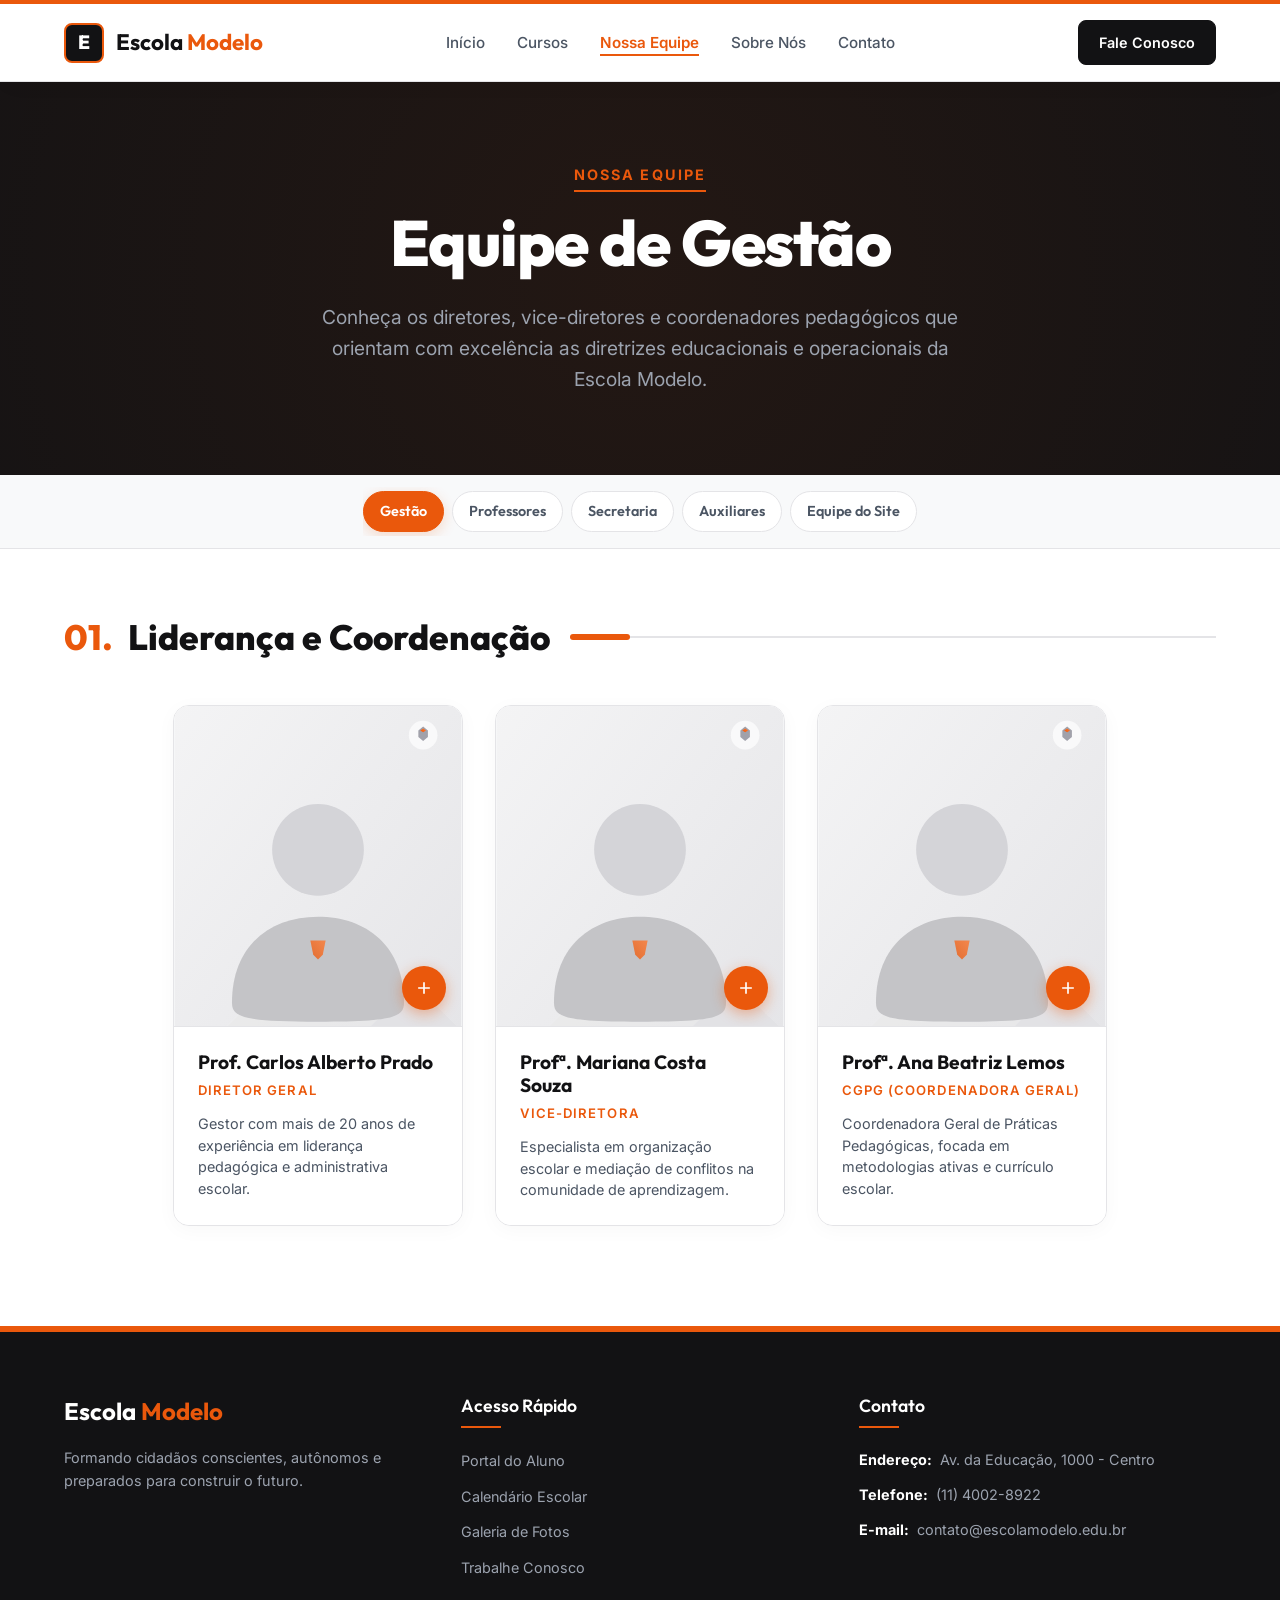
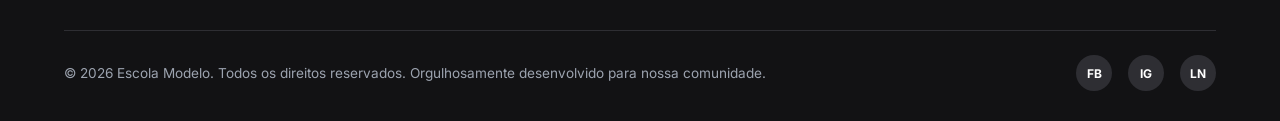
==== equipe-gestao.html @ 24512c91 "first commit" ====
﻿<!DOCTYPE html>
<html lang="pt-BR">
<head>
  <meta charset="UTF-8">
  <meta name="viewport" content="width=device-width, initial-scale=1.0">
  <title>Equipe de Gestão | Escola Modelo</title>
  
  <!-- SEO Meta Tags -->
  <meta name="description" content="Conheça a equipe diretiva e coordenação da Escola Modelo. Profissionais qualificados e dedicados a oferecer um ensino de excelência.">
  <meta name="keywords" content="diretoria, gestao escolar, equipe diretiva, coordenação pedagógica, escola modelo">
  <meta name="author" content="Escola Modelo">

  <!-- Google Fonts -->
  <link rel="preconnect" href="https://fonts.googleapis.com">
  <link rel="preconnect" href="https://fonts.gstatic.com" crossorigin>
  <link href="https://fonts.googleapis.com/css2?family=Inter:wght@400;500;600;700&family=Outfit:wght@400;600;700;800&display=swap" rel="stylesheet">

  <!-- Folha de Estilos CSS -->
  <link rel="stylesheet" href="style.css">
</head>
<body>

  <!-- Header / Navbar Principal -->
  <header>
    <nav class="navbar" id="main-nav" aria-label="Navegação principal">
      <a href="index.html" class="nav-brand" id="brand-link">
        <div class="brand-logo" aria-hidden="true">E</div>
        <span class="brand-text">Escola <span>Modelo</span></span>
      </a>
      
      <ul class="nav-links" id="nav-menu">
        <li><a href="index.html" id="link-home">Início</a></li>
        <li><a href="#" id="link-cursos">Cursos</a></li>
        <li><a href="equipe-gestao.html" class="active" id="link-equipe">Nossa Equipe</a></li>
        <li><a href="#" id="link-sobre">Sobre Nós</a></li>
        <li><a href="#" id="link-contato">Contato</a></li>
      </ul>

      <a href="#contato" class="nav-cta" id="cta-fale-conosco">Fale Conosco</a>

      <!-- Botão Hambúrguer (Mobile/Tablet) -->
      <button class="hamburger-btn" id="hamburger-btn" aria-label="Abrir menu de navegação" aria-expanded="false" aria-controls="mobile-menu">
        <span></span>
        <span></span>
        <span></span>
      </button>
    </nav>
  </header>

  <!-- Menu Mobile Overlay -->
  <div class="mobile-menu" id="mobile-menu" role="dialog" aria-modal="true" aria-label="Menu de navegação">
    <ul class="mobile-menu-links">
      <li><a href="index.html" id="mob-link-home">Início</a></li>
      <li><a href="#" id="mob-link-cursos">Cursos</a></li>
      <li><a href="equipe-gestao.html" class="active" id="mob-link-equipe">Nossa Equipe</a></li>
      <li><a href="#" id="mob-link-sobre">Sobre Nós</a></li>
      <li><a href="#contato" id="mob-link-contato">Contato</a></li>
    </ul>
    <a href="#contato" class="mobile-menu-cta" id="mob-cta">Fale Conosco</a>
  </div>

  <!-- Hero Section -->
  <section class="hero" id="hero-equipe" aria-labelledby="hero-title-id">
    <div class="hero-content">
      <span class="hero-subtitle" id="hero-sub">Nossa Equipe</span>
      <h1 class="hero-title" id="hero-title-id">Equipe de Gestão</h1>
      <p class="hero-description" id="hero-desc">
        Conheça os diretores, vice-diretores e coordenadores pedagógicos que orientam com excelência as diretrizes educacionais e operacionais da Escola Modelo.
      </p>
    </div>
  </section>

  <!-- Sub-navegação das Categorias da Equipe -->
  <nav class="team-nav" aria-label="Categorias da equipe">
    <ul class="team-nav-list">
      <li><a href="equipe-gestao.html" class="team-nav-link active" id="team-link-gestao">Gestão</a></li>
      <li><a href="professores.html" class="team-nav-link" id="team-link-professores">Professores</a></li>
      <li><a href="secretaria.html" class="team-nav-link" id="team-link-secretaria">Secretaria</a></li>
      <li><a href="auxiliares.html" class="team-nav-link" id="team-link-auxiliares">Auxiliares</a></li>
      <li><a href="equipe-site.html" class="team-nav-link" id="team-link-site">Equipe do Site</a></li>
    </ul>
  </nav>

  <!-- Container Principal das Categorias de Equipe -->
  <main class="team-container" id="main-team-content">
    <section class="category-section" id="gestao" aria-labelledby="title-gestao">
      <div class="category-header">
        <h2 class="category-title" id="title-gestao"><span>01.</span> Liderança e Coordenação</h2>
        <div class="category-line" aria-hidden="true"></div>
      </div>
      <!-- Cards de Gestão injetados pelo JS com base no data-categoria -->
      <div class="members-grid" id="grid-gestao" data-categoria="gestao"></div>
    </section>
  </main>

  <!-- Footer / Rodapé Principal -->
  <footer class="footer" id="contato">
    <div class="footer-grid">
      
      <!-- Informações da Escola -->
      <div class="footer-info" id="footer-school-info">
        <h3>Escola <span>Modelo</span></h3>
        <p>Formando cidadãos conscientes, autônomos e preparados para construir o futuro.</p>
      </div>

      <!-- Links Rápidos -->
      <div class="footer-links" id="footer-quick-links">
        <h4>Acesso Rápido</h4>
        <ul>
          <li><a href="#">Portal do Aluno</a></li>
          <li><a href="#">Calendário Escolar</a></li>
          <li><a href="#">Galeria de Fotos</a></li>
          <li><a href="#">Trabalhe Conosco</a></li>
        </ul>
      </div>

      <!-- Contatos e Localização -->
      <div class="footer-contact" id="footer-contact-info">
        <h4>Contato</h4>
        <p><strong>Endereço:</strong> Av. da Educação, 1000 - Centro</p>
        <p><strong>Telefone:</strong> (11) 4002-8922</p>
        <p><strong>E-mail:</strong> contato@escolamodelo.edu.br</p>
      </div>

    </div>

    <!-- Direitos Autorais e Redes Sociais -->
    <div class="footer-bottom" id="footer-copyright-social">
      <p>&copy; 2026 Escola Modelo. Todos os direitos reservados. Orgulhosamente desenvolvido para nossa comunidade.</p>
      <div class="footer-socials" aria-label="Links para redes sociais">
        <a href="#" class="social-icon" aria-label="Facebook">FB</a>
        <a href="#" class="social-icon" aria-label="Instagram">IG</a>
        <a href="#" class="social-icon" aria-label="LinkedIn">LN</a>
      </div>
    </div>
  </footer>

  <!-- Script Lógico JavaScript -->
  <script src="app.js"></script>
</body>
</html>
---- style.css ----
/* -------------------------------------------------------------
 * ESTILOS GERAIS E DESIGN SYSTEM - SEÇÃO "NOSSA EQUIPE"
 * Cores Principais: Branco, Preto, Laranja (Destaques)
 * Fontes: Outfit (Títulos), Inter (Texto de Apoio)
 * ------------------------------------------------------------- */

/* Reset & Configurações Básicas */
*, *::before, *::after {
  box-sizing: border-box;
  margin: 0;
  padding: 0;
}

:root {
  /* Cores */
  --color-bg: #ffffff;
  --color-bg-alt: #f8f9fa;
  --color-text-primary: #121214;
  --color-text-secondary: #4b5563;
  --color-text-muted: #9ca3af;
  --color-border: #e4e4e7;
  
  /* Laranja Principal e Variações */
  --color-orange: #ea580c;
  --color-orange-light: #ff7e3d;
  --color-orange-dark: #c2410c;
  --color-orange-glow: rgba(234, 88, 12, 0.15);
  
  /* Fontes */
  --font-title: 'Outfit', sans-serif;
  --font-body: 'Inter', sans-serif;
  
  /* Transições */
  --transition-smooth: all 0.4s cubic-bezier(0.4, 0, 0.2, 1);
  --transition-fast: all 0.2s ease;

  /* Altura da navbar (usada pelo team-nav sticky) */
  --navbar-height: 73px;
}

body {
  font-family: var(--font-body);
  background-color: var(--color-bg);
  color: var(--color-text-primary);
  line-height: 1.6;
  -webkit-font-smoothing: antialiased;
  overflow-x: hidden;
}

/* -------------------------------------------------------------
 * HEADER / NAVBAR INSTITUCIONAL
 * ------------------------------------------------------------- */
.navbar {
  position: sticky;
  top: 0;
  z-index: 100;
  background-color: rgba(255, 255, 255, 0.97);
  backdrop-filter: blur(8px);
  border-bottom: 1px solid var(--color-border);
  border-top: 4px solid var(--color-orange);
  padding: 16px 5%;
  display: flex;
  justify-content: space-between;
  align-items: center;
  box-shadow: 0 4px 30px rgba(0, 0, 0, 0.02);
}

.nav-brand {
  display: flex;
  align-items: center;
  gap: 12px;
  text-decoration: none;
  z-index: 110;
}

.brand-logo {
  width: 40px;
  height: 40px;
  background-color: var(--color-text-primary);
  border-radius: 8px;
  display: flex;
  align-items: center;
  justify-content: center;
  color: var(--color-bg);
  font-weight: 800;
  font-family: var(--font-title);
  font-size: 1.2rem;
  border: 2px solid var(--color-orange);
  flex-shrink: 0;
}

.brand-text {
  font-family: var(--font-title);
  font-size: 1.4rem;
  font-weight: 700;
  color: var(--color-text-primary);
}

.brand-text span {
  color: var(--color-orange);
}

.nav-links {
  display: flex;
  gap: 32px;
  list-style: none;
}

.nav-links a {
  text-decoration: none;
  color: var(--color-text-secondary);
  font-weight: 500;
  font-size: 0.95rem;
  transition: var(--transition-fast);
  position: relative;
  padding: 4px 0;
}

.nav-links a:hover {
  color: var(--color-orange);
}

.nav-links a::after {
  content: '';
  position: absolute;
  bottom: 0;
  left: 0;
  width: 0;
  height: 2px;
  background-color: var(--color-orange);
  transition: var(--transition-fast);
}

.nav-links a.active {
  color: var(--color-orange);
  font-weight: 600;
}

.nav-links a.active::after,
.nav-links a:hover::after {
  width: 100%;
}

.nav-cta {
  background-color: var(--color-text-primary);
  color: var(--color-bg);
  padding: 10px 20px;
  border-radius: 8px;
  text-decoration: none;
  font-weight: 600;
  font-size: 0.9rem;
  transition: var(--transition-fast);
  border: 1px solid var(--color-text-primary);
}

.nav-cta:hover {
  background-color: var(--color-orange);
  border-color: var(--color-orange);
  color: var(--color-bg);
  box-shadow: 0 4px 12px var(--color-orange-glow);
}

/* -------------------------------------------------------------
 * MENU HAMBÚRGUER (Mobile / Tablet)
 * ------------------------------------------------------------- */
.hamburger-btn {
  display: none;
  flex-direction: column;
  justify-content: center;
  align-items: center;
  gap: 5px;
  width: 44px;
  height: 44px;
  background: none;
  border: 1px solid var(--color-border);
  border-radius: 8px;
  cursor: pointer;
  padding: 8px;
  transition: var(--transition-fast);
  z-index: 110;
}

.hamburger-btn:hover {
  border-color: var(--color-orange);
  background-color: var(--color-orange-glow);
}

.hamburger-btn span {
  display: block;
  width: 22px;
  height: 2px;
  background-color: var(--color-text-primary);
  border-radius: 2px;
  transition: var(--transition-smooth);
  transform-origin: center;
}

/* Animação hambúrguer → X */
.hamburger-btn.open span:nth-child(1) {
  transform: translateY(7px) rotate(45deg);
}
.hamburger-btn.open span:nth-child(2) {
  opacity: 0;
  transform: scaleX(0);
}
.hamburger-btn.open span:nth-child(3) {
  transform: translateY(-7px) rotate(-45deg);
}

/* Menu Mobile Overlay */
.mobile-menu {
  display: none;
  position: fixed;
  top: 0;
  left: 0;
  right: 0;
  bottom: 0;
  background-color: rgba(255, 255, 255, 0.98);
  backdrop-filter: blur(12px);
  z-index: 105;
  flex-direction: column;
  justify-content: center;
  align-items: center;
  gap: 0;
  opacity: 0;
  pointer-events: none;
  transition: opacity 0.3s ease;
}

.mobile-menu.open {
  opacity: 1;
  pointer-events: all;
}

.mobile-menu-links {
  list-style: none;
  display: flex;
  flex-direction: column;
  align-items: center;
  gap: 8px;
  width: 100%;
  padding: 0 24px;
}

.mobile-menu-links a {
  display: block;
  width: 100%;
  text-align: center;
  text-decoration: none;
  color: var(--color-text-primary);
  font-family: var(--font-title);
  font-size: 1.5rem;
  font-weight: 700;
  padding: 14px 0;
  border-bottom: 1px solid var(--color-border);
  transition: var(--transition-fast);
}

.mobile-menu-links a:hover,
.mobile-menu-links a.active {
  color: var(--color-orange);
}

.mobile-menu-cta {
  display: inline-block;
  margin-top: 24px;
  background-color: var(--color-orange);
  color: var(--color-bg);
  padding: 14px 36px;
  border-radius: 8px;
  text-decoration: none;
  font-weight: 700;
  font-size: 1rem;
  font-family: var(--font-title);
  transition: var(--transition-fast);
}

.mobile-menu-cta:hover {
  background-color: var(--color-orange-dark);
  box-shadow: 0 6px 20px var(--color-orange-glow);
}

/* -------------------------------------------------------------
 * HERO SECTION
 * ------------------------------------------------------------- */
.hero {
  background-color: var(--color-text-primary);
  color: var(--color-bg);
  padding: 80px 5%;
  text-align: center;
  position: relative;
  overflow: hidden;
}

.hero::before {
  content: '';
  position: absolute;
  top: -50%;
  left: -50%;
  width: 200%;
  height: 200%;
  background: radial-gradient(circle, rgba(234, 88, 12, 0.08) 0%, rgba(0,0,0,0) 70%);
  pointer-events: none;
}

.hero-content {
  max-width: 800px;
  margin: 0 auto;
  position: relative;
  z-index: 1;
}

.hero-subtitle {
  color: var(--color-orange);
  text-transform: uppercase;
  letter-spacing: 0.15em;
  font-size: 0.9rem;
  font-weight: 700;
  margin-bottom: 16px;
  display: inline-block;
  border-bottom: 2px solid var(--color-orange);
  padding-bottom: 4px;
}

.hero-title {
  font-family: var(--font-title);
  font-size: clamp(2rem, 5vw, 4rem);
  font-weight: 800;
  line-height: 1.1;
  margin-bottom: 24px;
  letter-spacing: -0.02em;
}

.hero-description {
  color: var(--color-text-muted);
  font-size: clamp(0.95rem, 2vw, 1.2rem);
  font-weight: 400;
  max-width: 650px;
  margin: 0 auto;
}

/* -------------------------------------------------------------
 * TEAM SECTION / LAYOUT DE CATEGORIAS
 * ------------------------------------------------------------- */
.team-container {
  padding: 60px 5% 100px 5%;
  max-width: 1400px;
  margin: 0 auto;
}

.category-section {
  margin-bottom: 80px;
  scroll-margin-top: 140px;
}

.category-section:last-child {
  margin-bottom: 0;
}

.category-header {
  margin-bottom: 40px;
  position: relative;
  display: flex;
  align-items: center;
  gap: 20px;
}

.category-title {
  font-family: var(--font-title);
  font-size: clamp(1.6rem, 3vw, 2.2rem);
  font-weight: 800;
  color: var(--color-text-primary);
  white-space: nowrap;
}

.category-title span {
  color: var(--color-orange);
  margin-right: 8px;
}

.category-line {
  flex-grow: 1;
  height: 2px;
  background-color: var(--color-border);
  position: relative;
}

.category-line::before {
  content: '';
  position: absolute;
  left: 0;
  top: -2px;
  height: 6px;
  width: 60px;
  background-color: var(--color-orange);
  border-radius: 3px;
}

/* Sub-navegação para Categorias da Equipe */
.team-nav {
  background-color: var(--color-bg-alt);
  border-bottom: 1px solid var(--color-border);
  padding: 12px 5%;
  position: sticky;
  top: var(--navbar-height);
  z-index: 90;
  display: flex;
  justify-content: center;
}

.team-nav-list {
  display: flex;
  gap: 8px;
  list-style: none;
  overflow-x: auto;
  scrollbar-width: none; /* Firefox */
  -ms-overflow-style: none; /* IE/Edge */
  max-width: 100%;
  padding: 4px 0;
  -webkit-overflow-scrolling: touch;
}

.team-nav-list::-webkit-scrollbar {
  display: none; /* Chrome/Safari */
}

.team-nav-link {
  display: inline-block;
  text-decoration: none;
  color: var(--color-text-secondary);
  font-family: var(--font-title);
  font-weight: 600;
  font-size: 0.9rem;
  padding: 8px 16px;
  border-radius: 30px;
  border: 1px solid var(--color-border);
  background-color: var(--color-bg);
  transition: var(--transition-fast);
  white-space: nowrap;
}

.team-nav-link:hover {
  color: var(--color-orange);
  border-color: var(--color-orange);
  box-shadow: 0 4px 12px rgba(234, 88, 12, 0.05);
}

.team-nav-link.active {
  color: var(--color-bg);
  background-color: var(--color-orange);
  border-color: var(--color-orange);
  box-shadow: 0 4px 14px rgba(234, 88, 12, 0.2);
}

/* Grid de Membros */
.members-grid {
  display: flex;
  flex-wrap: wrap;
  justify-content: center;
  gap: 40px 32px;
}

/* -------------------------------------------------------------
 * MEMBER CARDS (COMPONENTE PRINCIPAL REESTRUTURADO)
 * ------------------------------------------------------------- */
.member-card {
  background-color: var(--color-bg);
  border-radius: 16px;
  border: 1px solid var(--color-border);
  box-shadow: 0 4px 20px rgba(0, 0, 0, 0.03);
  overflow: hidden;
  display: flex;
  flex-direction: column;
  width: 290px;
  max-width: 100%;
  transition: width 0.5s cubic-bezier(0.4, 0, 0.2, 1), 
              border-color 0.3s ease, 
              box-shadow 0.3s ease,
              transform 0.3s ease;
  position: relative;
}

/* Hover no Desktop (apenas quando fechado) */
@media (hover: hover) {
  .member-card:not(.expanded):hover {
    transform: translateY(-6px);
    border-color: var(--color-orange);
    box-shadow: 0 12px 30px rgba(234, 88, 12, 0.1);
  }
  
  .member-card:not(.expanded):hover .member-photo {
    transform: scale(1.04);
  }
}

/* Estado Expandido - apenas Desktop */
@media (min-width: 769px) {
  .member-card.expanded {
    width: 650px;
    border-color: var(--color-orange);
    box-shadow: 0 16px 40px rgba(234, 88, 12, 0.12);
  }

  .member-card.expanded .card-main-row {
    height: 380px;
  }
}

/* Linha Principal (Foto + Detalhes Expansíveis) */
.card-main-row {
  display: flex;
  flex-direction: row;
  width: 100%;
  height: 320px;
  position: relative;
  overflow: hidden;
}

/* Foto do Membro */
.card-media-container {
  position: relative;
  width: 100%;
  height: 100%;
  flex-shrink: 0;
  overflow: hidden;
  background-color: var(--color-bg-alt);
  transition: width 0.5s cubic-bezier(0.4, 0, 0.2, 1);
}

@media (min-width: 769px) {
  .member-card.expanded .card-media-container {
    width: 260px; /* Reduz ligeiramente para dar espaço ao painel lateral */
  }
}

.member-photo {
  width: 100%;
  height: 100%;
  object-fit: cover;
  transition: transform 0.5s ease;
}

/* Botão Toggle (+ / x) */
.toggle-btn {
  position: absolute;
  bottom: 16px;
  right: 16px;
  width: 44px;
  height: 44px;
  border-radius: 50%;
  background-color: var(--color-orange);
  color: var(--color-bg);
  border: none;
  cursor: pointer;
  display: flex;
  align-items: center;
  justify-content: center;
  box-shadow: 0 4px 14px rgba(234, 88, 12, 0.4);
  transition: transform 0.5s cubic-bezier(0.4, 0, 0.2, 1),
              background-color 0.3s ease,
              box-shadow 0.3s ease;
  z-index: 10;
  outline: none;
}

.toggle-btn svg {
  width: 20px;
  height: 20px;
  fill: currentColor;
  transition: transform 0.5s cubic-bezier(0.4, 0, 0.2, 1);
}

/* Estilos de Hover/Focus do Botão */
.toggle-btn:hover,
.toggle-btn:focus-visible {
  background-color: var(--color-orange-dark);
  box-shadow: 0 6px 18px rgba(234, 88, 12, 0.6);
}

.toggle-btn:focus-visible {
  outline: 3px solid var(--color-text-primary);
  outline-offset: 2px;
}

/* Rotação e cor do botão expandido (+ vira ×) */
.member-card.expanded .toggle-btn {
  transform: rotate(135deg);
  background-color: var(--color-text-primary);
  box-shadow: 0 4px 14px rgba(0, 0, 0, 0.3);
}

/* -------------------------------------------------------------
 * PAINÉIS DE CONTEÚDO
 * ------------------------------------------------------------- */

/* Painel Resumido (Parte inferior quando fechado) */
.card-collapsed-panel {
  padding: 24px;
  display: flex;
  flex-direction: column;
  flex-grow: 1;
  border-top: 1px solid var(--color-border);
  background-color: var(--color-bg);
  transition: max-height 0.5s cubic-bezier(0.4, 0, 0.2, 1),
              opacity 0.4s ease,
              padding 0.5s ease;
  max-height: 200px;
  opacity: 1;
  overflow: hidden;
}

.member-card.expanded .card-collapsed-panel {
  max-height: 0;
  opacity: 0;
  padding: 0 24px;
  border-top-color: transparent;
}

.member-name {
  font-family: var(--font-title);
  font-size: 1.2rem;
  font-weight: 700;
  color: var(--color-text-primary);
  margin-bottom: 6px;
  line-height: 1.2;
}

.member-role {
  font-size: 0.82rem;
  font-weight: 600;
  color: var(--color-orange);
  text-transform: uppercase;
  letter-spacing: 0.08em;
  margin-bottom: 12px;
}

.member-summary {
  font-size: 0.9rem;
  color: var(--color-text-secondary);
  line-height: 1.5;
}

/* Painel Expandido (Ao lado da foto) */
.card-expanded-panel {
  width: 0;
  opacity: 0;
  overflow: hidden;
  box-sizing: border-box;
  background-color: var(--color-bg);
  transition: width 0.5s cubic-bezier(0.4, 0, 0.2, 1),
              opacity 0.4s ease,
              padding 0.5s ease;
  display: flex;
  flex-direction: column;
  height: 100%;
}

.member-card.expanded .card-expanded-panel {
  width: 390px;
  opacity: 1;
  padding: 24px;
  overflow-y: auto;
  overflow-x: hidden;
  max-height: 380px;
}

.member-name-exp {
  font-family: var(--font-title);
  font-size: 1.3rem;
  font-weight: 800;
  color: var(--color-text-primary);
  margin-bottom: 4px;
}

.member-role-exp {
  font-size: 0.85rem;
  font-weight: 700;
  color: var(--color-orange);
  text-transform: uppercase;
  letter-spacing: 0.08em;
  margin-bottom: 16px;
}

.expanded-inner-details {
  border-top: 1px solid var(--color-border);
  padding-top: 16px;
}

.detail-item {
  margin-bottom: 16px;
}

.detail-item:last-child {
  margin-bottom: 0;
}

.detail-label {
  font-size: 0.7rem;
  font-weight: 700;
  color: var(--color-text-muted);
  text-transform: uppercase;
  letter-spacing: 0.08em;
  margin-bottom: 4px;
}

.detail-value {
  font-size: 0.9rem;
  color: var(--color-text-primary);
  font-weight: 500;
}

.detail-bio {
  font-size: 0.88rem;
  color: var(--color-text-secondary);
  line-height: 1.5;
  background-color: var(--color-bg-alt);
  padding: 10px;
  border-radius: 8px;
  border-left: 3px solid var(--color-orange);
  margin-top: 4px;
}

/* -------------------------------------------------------------
 * FOOTER INSTITUCIONAL (Mantendo intacto)
 * ------------------------------------------------------------- */
.footer {
  background-color: var(--color-text-primary);
  color: var(--color-bg);
  padding: 60px 5% 30px 5%;
  border-top: 6px solid var(--color-orange);
}

.footer-grid {
  max-width: 1400px;
  margin: 0 auto 40px auto;
  display: grid;
  grid-template-columns: repeat(auto-fit, minmax(220px, 1fr));
  gap: 40px;
}

.footer-info h3 {
  font-family: var(--font-title);
  font-size: 1.5rem;
  font-weight: 700;
  margin-bottom: 16px;
}

.footer-info h3 span {
  color: var(--color-orange);
}

.footer-info p {
  color: var(--color-text-muted);
  font-size: 0.9rem;
  max-width: 320px;
}

.footer-links h4,
.footer-contact h4 {
  font-family: var(--font-title);
  font-size: 1.1rem;
  font-weight: 600;
  margin-bottom: 20px;
  position: relative;
  padding-bottom: 8px;
}

.footer-links h4::after,
.footer-contact h4::after {
  content: '';
  position: absolute;
  bottom: 0;
  left: 0;
  width: 40px;
  height: 2px;
  background-color: var(--color-orange);
}

.footer-links ul {
  list-style: none;
}

.footer-links li {
  margin-bottom: 10px;
}

.footer-links a {
  text-decoration: none;
  color: var(--color-text-muted);
  font-size: 0.9rem;
  transition: var(--transition-fast);
}

.footer-links a:hover {
  color: var(--color-orange);
  padding-left: 4px;
}

.footer-contact p {
  color: var(--color-text-muted);
  font-size: 0.9rem;
  margin-bottom: 12px;
  display: flex;
  align-items: flex-start;
  gap: 8px;
  flex-wrap: wrap;
}

.footer-contact strong {
  color: var(--color-bg);
  white-space: nowrap;
}

.footer-bottom {
  max-width: 1400px;
  margin: 0 auto;
  border-top: 1px solid #2e2e33;
  padding-top: 24px;
  display: flex;
  justify-content: space-between;
  align-items: center;
  flex-wrap: wrap;
  gap: 20px;
  color: var(--color-text-muted);
  font-size: 0.85rem;
}

.footer-socials {
  display: flex;
  gap: 16px;
}

.social-icon {
  width: 36px;
  height: 36px;
  border-radius: 50%;
  background-color: #2e2e33;
  color: var(--color-bg);
  display: flex;
  align-items: center;
  justify-content: center;
  text-decoration: none;
  transition: var(--transition-fast);
  font-size: 0.75rem;
  font-weight: 700;
}

.social-icon:hover {
  background-color: var(--color-orange);
  transform: translateY(-2px);
}

/* ============================================================
 * MEDIA QUERIES - RESPONSIVIDADE COMPLETA
 * ============================================================ */

/* ----------------------------------------------------------
 * TABLETS GRANDES / LAPTOPS PEQUENOS (max 1024px)
 * ---------------------------------------------------------- */
@media (max-width: 1024px) {
  .navbar {
    padding: 16px 4%;
  }

  .nav-links {
    gap: 20px;
  }

  .team-container {
    padding: 50px 4% 80px 4%;
  }

  .members-grid {
    gap: 32px 24px;
  }
}

/* ----------------------------------------------------------
 * TABLETS (max 768px) — Ativa o menu hambúrguer
 * ---------------------------------------------------------- */
@media (max-width: 768px) {
  :root {
    --navbar-height: 65px;
  }

  .navbar {
    padding: 14px 5%;
  }

  /* Esconde links e CTA desktop */
  .nav-links,
  .nav-cta {
    display: none;
  }

  /* Mostra o botão hambúrguer */
  .hamburger-btn {
    display: flex;
  }

  /* Exibe o menu mobile quando open */
  .mobile-menu {
    display: flex;
  }

  /* Hero */
  .hero {
    padding: 60px 5%;
  }

  /* Team nav — mais compacto */
  .team-nav {
    padding: 10px 4%;
    justify-content: flex-start;
  }

  .team-nav-list {
    gap: 6px;
  }

  .team-nav-link {
    font-size: 0.82rem;
    padding: 7px 14px;
  }

  /* Container principal */
  .team-container {
    padding: 40px 5% 70px 5%;
  }

  .category-section {
    margin-bottom: 60px;
    scroll-margin-top: 130px;
  }

  .category-header {
    margin-bottom: 28px;
  }

  .members-grid {
    gap: 28px;
  }

  /* Cards — expansão vertical em tablet */
  .member-card {
    width: 100%;
    max-width: 480px;
  }

  .member-card.expanded {
    width: 100%;
    max-width: 480px;
    border-color: var(--color-orange);
    box-shadow: 0 16px 40px rgba(234, 88, 12, 0.12);
  }

  /* Empilha verticalmente */
  .card-main-row {
    flex-direction: column;
    height: auto;
  }

  .card-media-container {
    width: 100% !important;
    height: 280px;
    flex-shrink: 0;
  }

  /* Painel expandido vira bloco vertical */
  .card-expanded-panel {
    width: 100% !important;
    height: 0;
    max-height: 0;
    opacity: 0;
    overflow: hidden;
    transition: max-height 0.5s cubic-bezier(0.4, 0, 0.2, 1),
                opacity 0.4s ease,
                padding 0.5s ease;
    border-top: 1px solid var(--color-border);
  }

  .member-card.expanded .card-expanded-panel {
    height: auto;
    max-height: 600px;
    opacity: 1;
    padding: 20px 24px;
    overflow-y: visible;
  }

  .member-card.expanded .card-collapsed-panel {
    max-height: 0;
    opacity: 0;
    padding: 0 24px;
    border-top-color: transparent;
  }

  /* Footer tablet */
  .footer-grid {
    grid-template-columns: 1fr 1fr;
    gap: 30px;
  }

  .footer-bottom {
    flex-direction: column;
    text-align: center;
    align-items: center;
    gap: 16px;
  }
}

/* ----------------------------------------------------------
 * CELULARES MÉDIOS E GRANDES (max 599px)
 * ---------------------------------------------------------- */
@media (max-width: 599px) {
  :root {
    --navbar-height: 60px;
  }

  .navbar {
    padding: 12px 4%;
  }

  .brand-text {
    font-size: 1.2rem;
  }

  .brand-logo {
    width: 36px;
    height: 36px;
    font-size: 1rem;
  }

  /* Hero */
  .hero {
    padding: 50px 4%;
  }

  .hero-subtitle {
    font-size: 0.8rem;
    letter-spacing: 0.1em;
  }

  /* Team nav */
  .team-nav {
    padding: 8px 4%;
  }

  .team-nav-link {
    font-size: 0.78rem;
    padding: 6px 12px;
  }

  /* Container */
  .team-container {
    padding: 32px 4% 60px 4%;
  }

  .category-section {
    margin-bottom: 48px;
    scroll-margin-top: 120px;
  }

  .category-header {
    margin-bottom: 20px;
    gap: 12px;
  }

  .members-grid {
    gap: 24px;
  }

  /* Cards */
  .member-card,
  .member-card.expanded {
    width: 100%;
    max-width: 100%;
  }

  .card-media-container {
    height: 260px;
  }

  .member-card.expanded .card-expanded-panel {
    padding: 16px;
  }

  .member-name-exp {
    font-size: 1.1rem;
  }

  .member-role-exp {
    font-size: 0.78rem;
  }

  .detail-value {
    font-size: 0.85rem;
  }

  .detail-bio {
    font-size: 0.83rem;
  }

  .card-collapsed-panel {
    padding: 18px;
  }

  .member-name {
    font-size: 1.05rem;
  }

  /* Footer */
  .footer {
    padding: 40px 4% 24px 4%;
  }

  .footer-grid {
    grid-template-columns: 1fr;
    gap: 28px;
  }

  .footer-info h3 {
    font-size: 1.25rem;
  }

  .footer-bottom {
    font-size: 0.78rem;
  }

  .footer-socials {
    gap: 12px;
  }
}

/* ----------------------------------------------------------
 * CELULARES MUITO PEQUENOS (max 380px)
 * ---------------------------------------------------------- */
@media (max-width: 380px) {
  .brand-text {
    font-size: 1.05rem;
  }

  .team-nav-link {
    font-size: 0.72rem;
    padding: 5px 10px;
  }

  .category-title {
    font-size: 1.25rem;
  }

  .category-line {
    display: none;
  }

  .card-media-container {
    height: 230px;
  }

  .toggle-btn {
    width: 40px;
    height: 40px;
    bottom: 12px;
    right: 12px;
  }
}
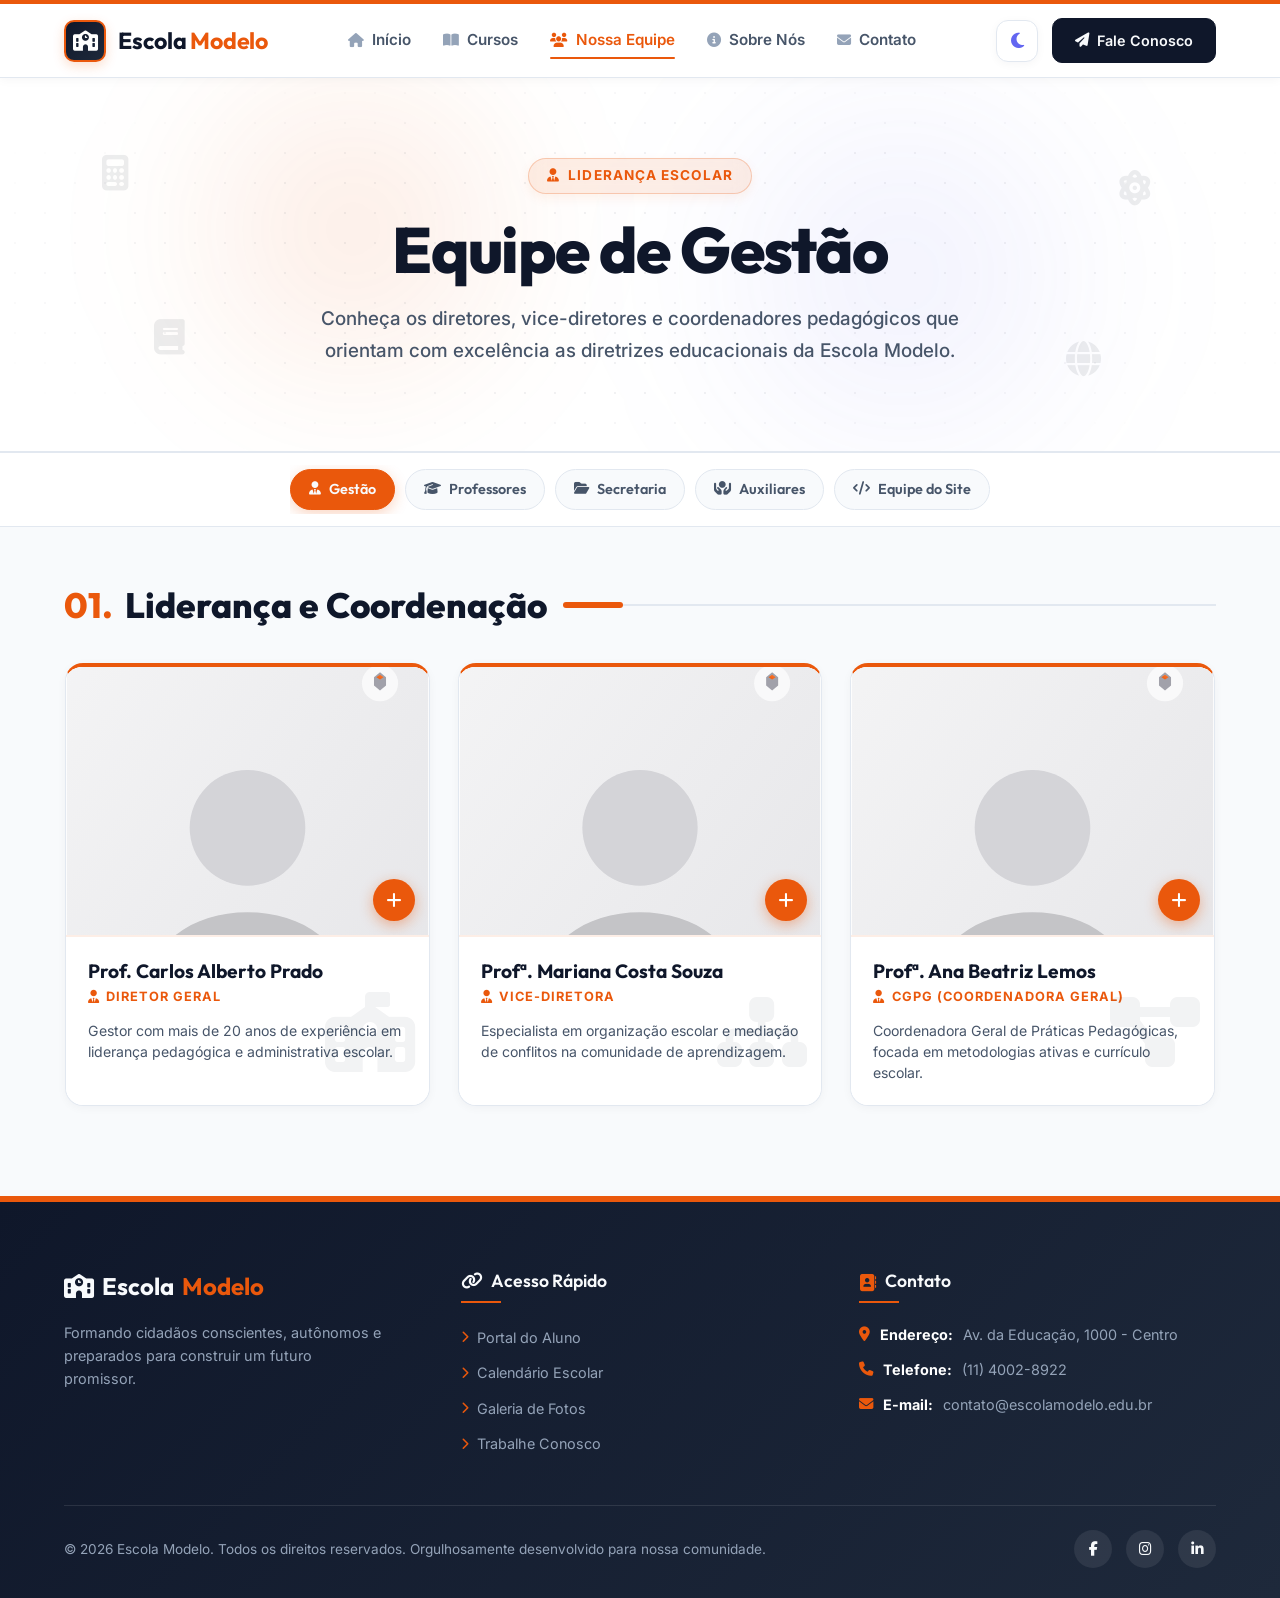
==== commit 69a40a8e: "ajuste pequenos de icones" ====
--- a/equipe-gestao.html
+++ b/equipe-gestao.html
@@ -1,4 +1,4 @@
-﻿<!DOCTYPE html>
+<!DOCTYPE html>
 <html lang="pt-BR">
 <head>
   <meta charset="UTF-8">
@@ -6,7 +6,7 @@
   <title>Equipe de Gestão | Escola Modelo</title>
   
   <!-- SEO Meta Tags -->
-  <meta name="description" content="Conheça a equipe diretiva e coordenação da Escola Modelo. Profissionais qualificados e dedicados a oferecer um ensino de excelência.">
+  <meta name="description" content="Conheça a equipe diretiva e coordenação da Escola Modelo. Profissionais qualificados e dedicados.">
   <meta name="keywords" content="diretoria, gestao escolar, equipe diretiva, coordenação pedagógica, escola modelo">
   <meta name="author" content="Escola Modelo">
 
@@ -14,6 +14,12 @@
   <link rel="preconnect" href="https://fonts.googleapis.com">
   <link rel="preconnect" href="https://fonts.gstatic.com" crossorigin>
   <link href="https://fonts.googleapis.com/css2?family=Inter:wght@400;500;600;700&family=Outfit:wght@400;600;700;800&display=swap" rel="stylesheet">
+
+  <!-- Font Awesome 6 Icons -->
+  <link rel="stylesheet" href="https://cdnjs.cloudflare.com/ajax/libs/font-awesome/6.4.0/css/all.min.css">
+
+  <!-- AOS (Animate On Scroll) CSS -->
+  <link rel="stylesheet" href="https://unpkg.com/aos@2.3.1/dist/aos.css">
 
   <!-- Folha de Estilos CSS -->
   <link rel="stylesheet" href="style.css">
@@ -24,19 +30,25 @@
   <header>
     <nav class="navbar" id="main-nav" aria-label="Navegação principal">
       <a href="index.html" class="nav-brand" id="brand-link">
-        <div class="brand-logo" aria-hidden="true">E</div>
+        <div class="brand-logo" aria-hidden="true"><i class="fa-solid fa-school"></i></div>
         <span class="brand-text">Escola <span>Modelo</span></span>
       </a>
       
       <ul class="nav-links" id="nav-menu">
-        <li><a href="index.html" id="link-home">Início</a></li>
-        <li><a href="#" id="link-cursos">Cursos</a></li>
-        <li><a href="equipe-gestao.html" class="active" id="link-equipe">Nossa Equipe</a></li>
-        <li><a href="#" id="link-sobre">Sobre Nós</a></li>
-        <li><a href="#" id="link-contato">Contato</a></li>
+        <li><a href="index.html" id="link-home"><i class="fa-solid fa-house"></i> Início</a></li>
+        <li><a href="#" id="link-cursos"><i class="fa-solid fa-book-open"></i> Cursos</a></li>
+        <li><a href="equipe-gestao.html" class="active" id="link-equipe"><i class="fa-solid fa-users"></i> Nossa Equipe</a></li>
+        <li><a href="#" id="link-sobre"><i class="fa-solid fa-circle-info"></i> Sobre Nós</a></li>
+        <li><a href="#contato" id="link-contato"><i class="fa-solid fa-envelope"></i> Contato</a></li>
       </ul>
 
-      <a href="#contato" class="nav-cta" id="cta-fale-conosco">Fale Conosco</a>
+      <div class="nav-actions-group">
+        <button class="theme-toggle-btn" id="theme-toggle-btn" title="Alternar tema claro e escuro" aria-label="Alternar tema claro e escuro">
+          <i class="fa-solid fa-moon icon-moon"></i>
+          <i class="fa-solid fa-sun icon-sun"></i>
+        </button>
+        <a href="#contato" class="nav-cta" id="cta-fale-conosco"><i class="fa-solid fa-paper-plane"></i> Fale Conosco</a>
+      </div>
 
       <!-- Botão Hambúrguer (Mobile/Tablet) -->
       <button class="hamburger-btn" id="hamburger-btn" aria-label="Abrir menu de navegação" aria-expanded="false" aria-controls="mobile-menu">
@@ -50,22 +62,31 @@
   <!-- Menu Mobile Overlay -->
   <div class="mobile-menu" id="mobile-menu" role="dialog" aria-modal="true" aria-label="Menu de navegação">
     <ul class="mobile-menu-links">
-      <li><a href="index.html" id="mob-link-home">Início</a></li>
-      <li><a href="#" id="mob-link-cursos">Cursos</a></li>
-      <li><a href="equipe-gestao.html" class="active" id="mob-link-equipe">Nossa Equipe</a></li>
-      <li><a href="#" id="mob-link-sobre">Sobre Nós</a></li>
-      <li><a href="#contato" id="mob-link-contato">Contato</a></li>
+      <li><a href="index.html" id="mob-link-home"><i class="fa-solid fa-house"></i> Início</a></li>
+      <li><a href="#" id="mob-link-cursos"><i class="fa-solid fa-book-open"></i> Cursos</a></li>
+      <li><a href="equipe-gestao.html" class="active" id="mob-link-equipe"><i class="fa-solid fa-users"></i> Nossa Equipe</a></li>
+      <li><a href="#" id="mob-link-sobre"><i class="fa-solid fa-circle-info"></i> Sobre Nós</a></li>
+      <li><a href="#contato" id="mob-link-contato"><i class="fa-solid fa-envelope"></i> Contato</a></li>
     </ul>
-    <a href="#contato" class="mobile-menu-cta" id="mob-cta">Fale Conosco</a>
+    <a href="#contato" class="mobile-menu-cta" id="mob-cta"><i class="fa-solid fa-paper-plane"></i> Fale Conosco</a>
   </div>
 
   <!-- Hero Section -->
   <section class="hero" id="hero-equipe" aria-labelledby="hero-title-id">
-    <div class="hero-content">
-      <span class="hero-subtitle" id="hero-sub">Nossa Equipe</span>
+    <div class="hero-shapes" aria-hidden="true">
+      <div class="shape shape-glow-1"></div>
+      <div class="shape shape-glow-2"></div>
+      <div class="shape shape-pattern"></div>
+      <div class="shape float-icon float-icon-1"><i class="fa-solid fa-calculator"></i></div>
+      <div class="shape float-icon float-icon-2"><i class="fa-solid fa-book"></i></div>
+      <div class="shape float-icon float-icon-3"><i class="fa-solid fa-atom"></i></div>
+      <div class="shape float-icon float-icon-4"><i class="fa-solid fa-globe"></i></div>
+    </div>
+    <div class="hero-content" data-aos="fade-down">
+      <span class="hero-badge" id="hero-sub"><i class="fa-solid fa-user-tie"></i> Liderança Escolar</span>
       <h1 class="hero-title" id="hero-title-id">Equipe de Gestão</h1>
       <p class="hero-description" id="hero-desc">
-        Conheça os diretores, vice-diretores e coordenadores pedagógicos que orientam com excelência as diretrizes educacionais e operacionais da Escola Modelo.
+        Conheça os diretores, vice-diretores e coordenadores pedagógicos que orientam com excelência as diretrizes educacionais da Escola Modelo.
       </p>
     </div>
   </section>
@@ -73,19 +94,19 @@
   <!-- Sub-navegação das Categorias da Equipe -->
   <nav class="team-nav" aria-label="Categorias da equipe">
     <ul class="team-nav-list">
-      <li><a href="equipe-gestao.html" class="team-nav-link active" id="team-link-gestao">Gestão</a></li>
-      <li><a href="professores.html" class="team-nav-link" id="team-link-professores">Professores</a></li>
-      <li><a href="secretaria.html" class="team-nav-link" id="team-link-secretaria">Secretaria</a></li>
-      <li><a href="auxiliares.html" class="team-nav-link" id="team-link-auxiliares">Auxiliares</a></li>
-      <li><a href="equipe-site.html" class="team-nav-link" id="team-link-site">Equipe do Site</a></li>
+      <li><a href="equipe-gestao.html" class="team-nav-link active" id="team-link-gestao"><i class="fa-solid fa-user-tie"></i> Gestão</a></li>
+      <li><a href="professor.html" class="team-nav-link" id="team-link-professores"><i class="fa-solid fa-graduation-cap"></i> Professores</a></li>
+      <li><a href="secretaria.html" class="team-nav-link" id="team-link-secretaria"><i class="fa-solid fa-folder-open"></i> Secretaria</a></li>
+      <li><a href="auxiliares.html" class="team-nav-link" id="team-link-auxiliares"><i class="fa-solid fa-hands-holding-circle"></i> Auxiliares</a></li>
+      <li><a href="equipe-site.html" class="team-nav-link" id="team-link-site"><i class="fa-solid fa-code"></i> Equipe do Site</a></li>
     </ul>
   </nav>
 
   <!-- Container Principal das Categorias de Equipe -->
   <main class="team-container" id="main-team-content">
     <section class="category-section" id="gestao" aria-labelledby="title-gestao">
-      <div class="category-header">
-        <h2 class="category-title" id="title-gestao"><span>01.</span> Liderança e Coordenação</h2>
+      <div class="category-header" data-aos="fade-right">
+        <h2 class="category-title" id="title-gestao"><span class="number-tag">01.</span> Liderança e Coordenação</h2>
         <div class="category-line" aria-hidden="true"></div>
       </div>
       <!-- Cards de Gestão injetados pelo JS com base no data-categoria -->
@@ -99,27 +120,27 @@
       
       <!-- Informações da Escola -->
       <div class="footer-info" id="footer-school-info">
-        <h3>Escola <span>Modelo</span></h3>
-        <p>Formando cidadãos conscientes, autônomos e preparados para construir o futuro.</p>
+        <h3><i class="fa-solid fa-school"></i> Escola <span>Modelo</span></h3>
+        <p>Formando cidadãos conscientes, autônomos e preparados para construir um futuro promissor.</p>
       </div>
 
       <!-- Links Rápidos -->
       <div class="footer-links" id="footer-quick-links">
-        <h4>Acesso Rápido</h4>
+        <h4><i class="fa-solid fa-link"></i> Acesso Rápido</h4>
         <ul>
-          <li><a href="#">Portal do Aluno</a></li>
-          <li><a href="#">Calendário Escolar</a></li>
-          <li><a href="#">Galeria de Fotos</a></li>
-          <li><a href="#">Trabalhe Conosco</a></li>
+          <li><a href="#"><i class="fa-solid fa-chevron-right"></i> Portal do Aluno</a></li>
+          <li><a href="#"><i class="fa-solid fa-chevron-right"></i> Calendário Escolar</a></li>
+          <li><a href="#"><i class="fa-solid fa-chevron-right"></i> Galeria de Fotos</a></li>
+          <li><a href="#"><i class="fa-solid fa-chevron-right"></i> Trabalhe Conosco</a></li>
         </ul>
       </div>
 
       <!-- Contatos e Localização -->
       <div class="footer-contact" id="footer-contact-info">
-        <h4>Contato</h4>
-        <p><strong>Endereço:</strong> Av. da Educação, 1000 - Centro</p>
-        <p><strong>Telefone:</strong> (11) 4002-8922</p>
-        <p><strong>E-mail:</strong> contato@escolamodelo.edu.br</p>
+        <h4><i class="fa-solid fa-address-book"></i> Contato</h4>
+        <p><i class="fa-solid fa-location-dot"></i> <strong>Endereço:</strong> Av. da Educação, 1000 - Centro</p>
+        <p><i class="fa-solid fa-phone"></i> <strong>Telefone:</strong> (11) 4002-8922</p>
+        <p><i class="fa-solid fa-envelope"></i> <strong>E-mail:</strong> contato@escolamodelo.edu.br</p>
       </div>
 
     </div>
@@ -128,12 +149,15 @@
     <div class="footer-bottom" id="footer-copyright-social">
       <p>&copy; 2026 Escola Modelo. Todos os direitos reservados. Orgulhosamente desenvolvido para nossa comunidade.</p>
       <div class="footer-socials" aria-label="Links para redes sociais">
-        <a href="#" class="social-icon" aria-label="Facebook">FB</a>
-        <a href="#" class="social-icon" aria-label="Instagram">IG</a>
-        <a href="#" class="social-icon" aria-label="LinkedIn">LN</a>
+        <a href="#" class="social-icon" aria-label="Facebook"><i class="fa-brands fa-facebook-f"></i></a>
+        <a href="#" class="social-icon" aria-label="Instagram"><i class="fa-brands fa-instagram"></i></a>
+        <a href="#" class="social-icon" aria-label="LinkedIn"><i class="fa-brands fa-linkedin-in"></i></a>
       </div>
     </div>
   </footer>
+
+  <!-- AOS JS -->
+  <script src="https://unpkg.com/aos@2.3.1/dist/aos.js"></script>
 
   <!-- Script Lógico JavaScript -->
   <script src="app.js"></script>
--- a/style.css
+++ b/style.css
@@ -11,31 +11,61 @@
   padding: 0;
 }
 
-:root {
-  /* Cores */
-  --color-bg: #ffffff;
-  --color-bg-alt: #f8f9fa;
-  --color-text-primary: #121214;
-  --color-text-secondary: #4b5563;
-  --color-text-muted: #9ca3af;
-  --color-border: #e4e4e7;
+:root, body[data-theme="light"] {
+  /* Cores Principais Light Mode */
+  --color-bg: #f8fafc;
+  --color-bg-alt: #ffffff;
+  --color-card-bg: #ffffff;
+  --color-text-primary: #0f172a;
+  --color-text-secondary: #475569;
+  --color-text-muted: #94a3b8;
+  --color-border: #e2e8f0;
+  --color-nav-bg: rgba(255, 255, 255, 0.95);
+  --color-shift-bg: #e2e8f0;
+  --color-modal-bg: #ffffff;
   
   /* Laranja Principal e Variações */
   --color-orange: #ea580c;
   --color-orange-light: #ff7e3d;
   --color-orange-dark: #c2410c;
-  --color-orange-glow: rgba(234, 88, 12, 0.15);
+  --color-orange-glow: rgba(234, 88, 12, 0.18);
+
+  /* Sombras Modernas */
+  --shadow-sm: 0 2px 10px rgba(15, 23, 42, 0.04);
+  --shadow-md: 0 8px 24px rgba(15, 23, 42, 0.07);
+  --shadow-lg: 0 16px 40px rgba(15, 23, 42, 0.12);
+  --shadow-glow: 0 14px 35px rgba(234, 88, 12, 0.18);
   
   /* Fontes */
   --font-title: 'Outfit', sans-serif;
   --font-body: 'Inter', sans-serif;
   
   /* Transições */
-  --transition-smooth: all 0.4s cubic-bezier(0.4, 0, 0.2, 1);
+  --transition-smooth: all 0.35s cubic-bezier(0.4, 0, 0.2, 1);
+  --transition-bounce: all 0.4s cubic-bezier(0.34, 1.56, 0.64, 1);
   --transition-fast: all 0.2s ease;
 
-  /* Altura da navbar (usada pelo team-nav sticky) */
+  /* Altura da navbar */
   --navbar-height: 73px;
+}
+
+body[data-theme="dark"] {
+  /* Cores Principais Dark Mode */
+  --color-bg: #0b0f17;
+  --color-bg-alt: #131b2e;
+  --color-card-bg: #151d30;
+  --color-text-primary: #f8fafc;
+  --color-text-secondary: #cbd5e1;
+  --color-text-muted: #64748b;
+  --color-border: #1e293b;
+  --color-nav-bg: rgba(11, 15, 23, 0.95);
+  --color-shift-bg: #1e293b;
+  --color-modal-bg: #131b2e;
+
+  --shadow-sm: 0 2px 10px rgba(0, 0, 0, 0.3);
+  --shadow-md: 0 8px 24px rgba(0, 0, 0, 0.45);
+  --shadow-lg: 0 16px 40px rgba(0, 0, 0, 0.6);
+  --shadow-glow: 0 14px 35px rgba(234, 88, 12, 0.28);
 }
 
 body {
@@ -45,24 +75,38 @@
   line-height: 1.6;
   -webkit-font-smoothing: antialiased;
   overflow-x: hidden;
+  margin: 0;
+  padding: 0;
+  transition: background-color 0.35s ease, color 0.35s ease, border-color 0.35s ease;
 }
 
 /* -------------------------------------------------------------
  * HEADER / NAVBAR INSTITUCIONAL
  * ------------------------------------------------------------- */
-.navbar {
+header {
   position: sticky;
   top: 0;
-  z-index: 100;
-  background-color: rgba(255, 255, 255, 0.97);
-  backdrop-filter: blur(8px);
+  left: 0;
+  width: 100%;
+  z-index: 1000;
+  background-color: var(--color-bg);
+}
+
+.navbar {
+  width: 100%;
+  background-color: var(--color-nav-bg);
+  backdrop-filter: blur(14px);
+  -webkit-backdrop-filter: blur(14px);
   border-bottom: 1px solid var(--color-border);
   border-top: 4px solid var(--color-orange);
-  padding: 16px 5%;
+  padding: 14px 5%;
   display: flex;
   justify-content: space-between;
   align-items: center;
-  box-shadow: 0 4px 30px rgba(0, 0, 0, 0.02);
+  box-shadow: var(--shadow-sm);
+  position: relative;
+  z-index: 1001;
+  transition: background-color 0.35s ease, border-color 0.35s ease;
 }
 
 .nav-brand {
@@ -70,30 +114,38 @@
   align-items: center;
   gap: 12px;
   text-decoration: none;
-  z-index: 110;
+  z-index: 1010;
 }
 
 .brand-logo {
-  width: 40px;
-  height: 40px;
-  background-color: var(--color-text-primary);
-  border-radius: 8px;
+  width: 42px;
+  height: 42px;
+  background: linear-gradient(135deg, #0f172a 0%, #1e293b 100%);
+  border-radius: 10px;
   display: flex;
   align-items: center;
   justify-content: center;
-  color: var(--color-bg);
+  color: #ffffff;
   font-weight: 800;
   font-family: var(--font-title);
-  font-size: 1.2rem;
+  font-size: 1.25rem;
   border: 2px solid var(--color-orange);
+  box-shadow: 0 4px 12px rgba(234, 88, 12, 0.2);
   flex-shrink: 0;
+  transition: var(--transition-fast);
+}
+
+.nav-brand:hover .brand-logo {
+  transform: rotate(-4deg) scale(1.05);
 }
 
 .brand-text {
   font-family: var(--font-title);
-  font-size: 1.4rem;
+  font-size: 1.45rem;
   font-weight: 700;
   color: var(--color-text-primary);
+  letter-spacing: -0.01em;
+  transition: color 0.35s ease;
 }
 
 .brand-text span {
@@ -109,14 +161,29 @@
 .nav-links a {
   text-decoration: none;
   color: var(--color-text-secondary);
-  font-weight: 500;
+  font-weight: 600;
   font-size: 0.95rem;
   transition: var(--transition-fast);
   position: relative;
-  padding: 4px 0;
-}
-
-.nav-links a:hover {
+  padding: 6px 0;
+  display: inline-flex;
+  align-items: center;
+  gap: 8px;
+}
+
+.nav-links a i {
+  font-size: 0.88rem;
+  color: var(--color-text-muted);
+  transition: var(--transition-fast);
+}
+
+.nav-links a:hover,
+.nav-links a.active {
+  color: var(--color-orange);
+}
+
+.nav-links a:hover i,
+.nav-links a.active i {
   color: var(--color-orange);
 }
 
@@ -128,36 +195,85 @@
   width: 0;
   height: 2px;
   background-color: var(--color-orange);
+  border-radius: 2px;
   transition: var(--transition-fast);
-}
-
-.nav-links a.active {
-  color: var(--color-orange);
-  font-weight: 600;
 }
 
 .nav-links a.active::after,
 .nav-links a:hover::after {
   width: 100%;
+}
+
+.nav-actions-group {
+  display: flex;
+  align-items: center;
+  gap: 14px;
+}
+
+.theme-toggle-btn {
+  background-color: var(--color-bg-alt);
+  border: 1px solid var(--color-border);
+  color: var(--color-text-primary);
+  width: 42px;
+  height: 42px;
+  border-radius: 12px;
+  display: inline-flex;
+  align-items: center;
+  justify-content: center;
+  cursor: pointer;
+  font-size: 1.1rem;
+  transition: var(--transition-bounce);
+  box-shadow: var(--shadow-sm);
+  outline: none;
+  z-index: 1010;
+}
+
+.theme-toggle-btn:hover {
+  border-color: var(--color-orange);
+  color: var(--color-orange);
+  transform: translateY(-2px) scale(1.05);
+  box-shadow: var(--shadow-glow);
+}
+
+.theme-toggle-btn .icon-sun {
+  display: none;
+  color: #f59e0b;
+}
+
+.theme-toggle-btn .icon-moon {
+  display: inline-block;
+  color: #6366f1;
+}
+
+body[data-theme="dark"] .theme-toggle-btn .icon-sun {
+  display: inline-block;
+}
+
+body[data-theme="dark"] .theme-toggle-btn .icon-moon {
+  display: none;
 }
 
 .nav-cta {
   background-color: var(--color-text-primary);
   color: var(--color-bg);
-  padding: 10px 20px;
-  border-radius: 8px;
+  padding: 10px 22px;
+  border-radius: 10px;
   text-decoration: none;
   font-weight: 600;
   font-size: 0.9rem;
-  transition: var(--transition-fast);
+  transition: var(--transition-smooth);
   border: 1px solid var(--color-text-primary);
+  display: inline-flex;
+  align-items: center;
+  gap: 8px;
 }
 
 .nav-cta:hover {
   background-color: var(--color-orange);
   border-color: var(--color-orange);
-  color: var(--color-bg);
-  box-shadow: 0 4px 12px var(--color-orange-glow);
+  color: #ffffff;
+  box-shadow: 0 6px 20px var(--color-orange-glow);
+  transform: translateY(-2px);
 }
 
 /* -------------------------------------------------------------
@@ -173,11 +289,11 @@
   height: 44px;
   background: none;
   border: 1px solid var(--color-border);
-  border-radius: 8px;
+  border-radius: 10px;
   cursor: pointer;
   padding: 8px;
   transition: var(--transition-fast);
-  z-index: 110;
+  z-index: 1010;
 }
 
 .hamburger-btn:hover {
@@ -195,7 +311,6 @@
   transform-origin: center;
 }
 
-/* Animação hambúrguer → X */
 .hamburger-btn.open span:nth-child(1) {
   transform: translateY(7px) rotate(45deg);
 }
@@ -216,12 +331,13 @@
   right: 0;
   bottom: 0;
   background-color: rgba(255, 255, 255, 0.98);
-  backdrop-filter: blur(12px);
-  z-index: 105;
+  backdrop-filter: blur(16px);
+  z-index: 999;
   flex-direction: column;
   justify-content: center;
   align-items: center;
   gap: 0;
+  padding-top: var(--navbar-height);
   opacity: 0;
   pointer-events: none;
   transition: opacity 0.3s ease;
@@ -243,15 +359,18 @@
 }
 
 .mobile-menu-links a {
-  display: block;
+  display: flex;
+  align-items: center;
+  justify-content: center;
+  gap: 12px;
   width: 100%;
   text-align: center;
   text-decoration: none;
   color: var(--color-text-primary);
   font-family: var(--font-title);
-  font-size: 1.5rem;
+  font-size: 1.35rem;
   font-weight: 700;
-  padding: 14px 0;
+  padding: 12px 0;
   border-bottom: 1px solid var(--color-border);
   transition: var(--transition-fast);
 }
@@ -262,12 +381,14 @@
 }
 
 .mobile-menu-cta {
-  display: inline-block;
+  display: inline-flex;
+  align-items: center;
+  gap: 10px;
   margin-top: 24px;
   background-color: var(--color-orange);
   color: var(--color-bg);
   padding: 14px 36px;
-  border-radius: 8px;
+  border-radius: 12px;
   text-decoration: none;
   font-weight: 700;
   font-size: 1rem;
@@ -275,107 +396,272 @@
   transition: var(--transition-fast);
 }
 
-.mobile-menu-cta:hover {
-  background-color: var(--color-orange-dark);
-  box-shadow: 0 6px 20px var(--color-orange-glow);
-}
-
 /* -------------------------------------------------------------
- * HERO SECTION
+ * HERO SECTION COM SUBTIL DEGRADÊ INSTITUCIONAL
+ * ------------------------------------------------------------- */
+/* -------------------------------------------------------------
+ * HERO SECTION COM VISUAL MODERNO, FORMAS E GLOW EDUCACIONAL
+ * ------------------------------------------------------------- */
+/* -------------------------------------------------------------
+ * HERO SECTION COM FUNDO BRANCO E DETALHES DE ALTO CONTRASTE
+ * (FUNCIONA NO LIGHT E DARK MODE COMO SEÇÃO DE DESTAQUE)
  * ------------------------------------------------------------- */
 .hero {
-  background-color: var(--color-text-primary);
-  color: var(--color-bg);
-  padding: 80px 5%;
+  background: #ffffff !important;
+  color: #0f172a;
+  padding: 80px 5% 85px 5%;
   text-align: center;
   position: relative;
   overflow: hidden;
-}
-
-.hero::before {
-  content: '';
+  border-bottom: 2px solid var(--color-border);
+  box-shadow: 0 4px 20px rgba(0, 0, 0, 0.03);
+  transition: border-color 0.35s ease;
+}
+
+body[data-theme="dark"] .hero {
+  border-bottom-color: var(--color-orange);
+}
+
+.hero-shapes {
   position: absolute;
-  top: -50%;
-  left: -50%;
-  width: 200%;
-  height: 200%;
-  background: radial-gradient(circle, rgba(234, 88, 12, 0.08) 0%, rgba(0,0,0,0) 70%);
+  top: 0;
+  left: 0;
+  width: 100%;
+  height: 100%;
+  overflow: hidden;
   pointer-events: none;
+  z-index: 0;
+}
+
+.shape-glow-1 {
+  position: absolute;
+  top: -20%;
+  left: 10%;
+  width: 450px;
+  height: 450px;
+  background: radial-gradient(circle, rgba(234, 88, 12, 0.12) 0%, rgba(234, 88, 12, 0) 70%);
+  filter: blur(60px);
+  animation: glowPulse 8s ease-in-out infinite alternate;
+}
+
+.shape-glow-2 {
+  position: absolute;
+  bottom: -20%;
+  right: 10%;
+  width: 500px;
+  height: 500px;
+  background: radial-gradient(circle, rgba(99, 102, 241, 0.1) 0%, rgba(99, 102, 241, 0) 70%);
+  filter: blur(70px);
+  animation: glowPulse 10s ease-in-out infinite alternate-reverse;
+}
+
+.shape-pattern {
+  position: absolute;
+  inset: 0;
+  background-image: radial-gradient(rgba(15, 23, 42, 0.08) 1px, transparent 1px);
+  background-size: 30px 30px;
+  mask-image: radial-gradient(ellipse at center, black 50%, transparent 85%);
+  -webkit-mask-image: radial-gradient(ellipse at center, black 50%, transparent 85%);
+  opacity: 0.7;
+}
+
+.float-icon {
+  position: absolute;
+  color: rgba(15, 23, 42, 0.08);
+  font-size: 2.2rem;
+  animation: heroFloat 12s ease-in-out infinite;
+}
+
+.float-icon-1 { top: 18%; left: 8%; animation-delay: 0s; }
+.float-icon-2 { top: 62%; left: 12%; animation-delay: -3s; }
+.float-icon-3 { top: 22%; right: 10%; animation-delay: -6s; }
+.float-icon-4 { top: 68%; right: 14%; animation-delay: -9s; }
+
+@keyframes glowPulse {
+  0% { transform: scale(1) translate(0, 0); opacity: 0.7; }
+  100% { transform: scale(1.25) translate(30px, 20px); opacity: 1; }
+}
+
+@keyframes heroFloat {
+  0%, 100% { transform: translateY(0) rotate(0deg); }
+  50% { transform: translateY(-16px) rotate(8deg); }
 }
 
 .hero-content {
-  max-width: 800px;
+  max-width: 820px;
   margin: 0 auto;
   position: relative;
   z-index: 1;
 }
 
-.hero-subtitle {
-  color: var(--color-orange);
+.hero-badge {
+  display: inline-flex;
+  align-items: center;
+  gap: 8px;
+  background: rgba(234, 88, 12, 0.1);
+  color: #ea580c;
+  border: 1px solid rgba(234, 88, 12, 0.25);
+  padding: 6px 18px;
+  border-radius: 30px;
+  font-size: 0.85rem;
+  font-weight: 700;
   text-transform: uppercase;
-  letter-spacing: 0.15em;
-  font-size: 0.9rem;
-  font-weight: 700;
-  margin-bottom: 16px;
-  display: inline-block;
-  border-bottom: 2px solid var(--color-orange);
-  padding-bottom: 4px;
+  letter-spacing: 0.08em;
+  margin-bottom: 20px;
+  backdrop-filter: blur(8px);
+  box-shadow: 0 4px 12px rgba(234, 88, 12, 0.08);
 }
 
 .hero-title {
   font-family: var(--font-title);
-  font-size: clamp(2rem, 5vw, 4rem);
+  font-size: clamp(2.3rem, 5.5vw, 4rem);
   font-weight: 800;
-  line-height: 1.1;
-  margin-bottom: 24px;
-  letter-spacing: -0.02em;
+  line-height: 1.12;
+  margin-bottom: 18px;
+  letter-spacing: -0.025em;
+  color: #0f172a !important;
+  text-shadow: none;
 }
 
 .hero-description {
+  color: #475569 !important;
+  font-size: clamp(1.02rem, 2vw, 1.18rem);
+  font-weight: 500;
+  max-width: 700px;
+  margin: 0 auto;
+  line-height: 1.65;
+}
+
+/* -------------------------------------------------------------
+ * BARRA DE PESQUISA DE PROFESSORES
+ * ------------------------------------------------------------- */
+.teacher-search-wrapper {
+  display: flex;
+  justify-content: center;
+  margin-bottom: 35px;
+  width: 100%;
+}
+
+.teacher-search-container {
+  position: relative;
+  width: 100%;
+  max-width: 620px;
+  display: flex;
+  align-items: center;
+  background-color: var(--color-bg-alt);
+  border: 2px solid var(--color-border);
+  border-radius: 50px;
+  padding: 8px 20px;
+  box-shadow: var(--shadow-md);
+  transition: var(--transition-smooth);
+}
+
+.teacher-search-container:focus-within {
+  border-color: var(--color-orange);
+  box-shadow: 0 0 0 4px var(--color-orange-glow), var(--shadow-lg);
+  transform: translateY(-2px);
+}
+
+.teacher-search-container .search-icon {
+  color: var(--color-orange);
+  font-size: 1.15rem;
+  margin-right: 12px;
+  transition: var(--transition-fast);
+}
+
+.teacher-search-input {
+  width: 100%;
+  border: none;
+  background: transparent;
+  outline: none;
+  font-family: var(--font-body);
+  font-size: 1rem;
+  font-weight: 500;
+  color: var(--color-text-primary);
+  padding: 8px 0;
+}
+
+.teacher-search-input::placeholder {
   color: var(--color-text-muted);
-  font-size: clamp(0.95rem, 2vw, 1.2rem);
   font-weight: 400;
-  max-width: 650px;
-  margin: 0 auto;
+}
+
+.search-clear-btn {
+  background: transparent;
+  border: none;
+  color: var(--color-text-muted);
+  font-size: 1.1rem;
+  cursor: pointer;
+  padding: 6px;
+  border-radius: 50%;
+  display: none;
+  transition: var(--transition-fast);
+}
+
+.search-clear-btn:hover {
+  color: var(--color-orange);
+  background-color: var(--color-shift-bg);
+}
+
+.teacher-search-input:not(:placeholder-shown) ~ .search-clear-btn {
+  display: flex;
+  align-items: center;
+  justify-content: center;
+}
+
+.empty-search-state {
+  grid-column: 1 / -1;
+  text-align: center;
+  padding: 50px 20px;
+  background-color: var(--color-bg-alt);
+  border: 1px dashed var(--color-border);
+  border-radius: 20px;
+  color: var(--color-text-secondary);
+}
+
+.empty-search-state i {
+  font-size: 2.8rem;
+  color: var(--color-orange);
+  margin-bottom: 16px;
+}
+
+.empty-search-state h4 {
+  font-family: var(--font-title);
+  font-size: 1.3rem;
+  color: var(--color-text-primary);
+  margin-bottom: 8px;
 }
 
 /* -------------------------------------------------------------
  * TEAM SECTION / LAYOUT DE CATEGORIAS
  * ------------------------------------------------------------- */
 .team-container {
-  padding: 60px 5% 100px 5%;
+  padding: 50px 5% 90px 5%;
   max-width: 1400px;
   margin: 0 auto;
 }
 
-.category-section {
-  margin-bottom: 80px;
-  scroll-margin-top: 140px;
-}
-
-.category-section:last-child {
-  margin-bottom: 0;
-}
-
 .category-header {
-  margin-bottom: 40px;
+  margin-bottom: 30px;
   position: relative;
   display: flex;
   align-items: center;
-  gap: 20px;
+  gap: 16px;
 }
 
 .category-title {
   font-family: var(--font-title);
-  font-size: clamp(1.6rem, 3vw, 2.2rem);
+  font-size: clamp(1.5rem, 3vw, 2.2rem);
   font-weight: 800;
   color: var(--color-text-primary);
   white-space: nowrap;
-}
-
-.category-title span {
-  color: var(--color-orange);
-  margin-right: 8px;
+  display: flex;
+  align-items: center;
+  gap: 12px;
+}
+
+.category-title span.number-tag {
+  color: var(--color-orange);
 }
 
 .category-line {
@@ -403,35 +689,37 @@
   padding: 12px 5%;
   position: sticky;
   top: var(--navbar-height);
-  z-index: 90;
+  z-index: 900;
   display: flex;
   justify-content: center;
 }
 
 .team-nav-list {
   display: flex;
-  gap: 8px;
+  gap: 10px;
   list-style: none;
   overflow-x: auto;
-  scrollbar-width: none; /* Firefox */
-  -ms-overflow-style: none; /* IE/Edge */
+  scrollbar-width: none;
+  -ms-overflow-style: none;
   max-width: 100%;
   padding: 4px 0;
   -webkit-overflow-scrolling: touch;
 }
 
 .team-nav-list::-webkit-scrollbar {
-  display: none; /* Chrome/Safari */
+  display: none;
 }
 
 .team-nav-link {
-  display: inline-block;
+  display: inline-flex;
+  align-items: center;
+  gap: 8px;
   text-decoration: none;
   color: var(--color-text-secondary);
   font-family: var(--font-title);
   font-weight: 600;
   font-size: 0.9rem;
-  padding: 8px 16px;
+  padding: 8px 18px;
   border-radius: 30px;
   border: 1px solid var(--color-border);
   background-color: var(--color-bg);
@@ -439,181 +727,308 @@
   white-space: nowrap;
 }
 
+.team-nav-link i {
+  font-size: 0.85rem;
+}
+
 .team-nav-link:hover {
   color: var(--color-orange);
   border-color: var(--color-orange);
-  box-shadow: 0 4px 12px rgba(234, 88, 12, 0.05);
+  box-shadow: 0 4px 12px rgba(234, 88, 12, 0.08);
 }
 
 .team-nav-link.active {
   color: var(--color-bg);
   background-color: var(--color-orange);
   border-color: var(--color-orange);
-  box-shadow: 0 4px 14px rgba(234, 88, 12, 0.2);
-}
-
-/* Grid de Membros */
-.members-grid {
+  box-shadow: 0 4px 14px rgba(234, 88, 12, 0.25);
+}
+
+/* -------------------------------------------------------------
+ * NAVEGAÇÃO VISUAL POR TURNOS ([ ☀ Turno 1 ] [ 🌙 Turno 2 ])
+ * ------------------------------------------------------------- */
+.shift-toggle-wrapper {
+  display: flex;
+  justify-content: center;
+  margin-bottom: 40px;
+  width: 100%;
+}
+
+.shift-toggle-container {
+  display: inline-flex;
+  background-color: var(--color-shift-bg);
+  padding: 6px;
+  border-radius: 50px;
+  border: 1px solid var(--color-border);
+  box-shadow: inset 0 2px 4px rgba(0,0,0,0.06);
+  gap: 8px;
+  max-width: 100%;
+  transition: background-color 0.35s ease, border-color 0.35s ease;
+}
+
+.shift-btn {
+  display: inline-flex;
+  align-items: center;
+  gap: 10px;
+  padding: 12px 28px;
+  border-radius: 40px;
+  border: none;
+  background: transparent;
+  color: var(--color-text-secondary);
+  font-family: var(--font-title);
+  font-size: 0.95rem;
+  font-weight: 700;
+  cursor: pointer;
+  transition: var(--transition-bounce);
+  user-select: none;
+  outline: none;
+}
+
+.shift-btn i {
+  font-size: 1rem;
+  transition: transform 0.3s ease;
+}
+
+.shift-btn:hover {
+  color: var(--color-orange);
+}
+
+.shift-btn:hover i {
+  transform: scale(1.15) rotate(8deg);
+}
+
+.shift-btn.active {
+  background-color: var(--color-orange);
+  color: #ffffff;
+  box-shadow: 0 6px 20px rgba(234, 88, 12, 0.35);
+}
+
+.shift-btn.active i {
+  color: #ffffff;
+}
+
+/* -------------------------------------------------------------
+ * GRADE DOS PROFESSORES (EXATAMENTE 4 POR FILEIRA NO DESKTOP)
+ * ------------------------------------------------------------- */
+.members-grid[data-categoria="professores"] {
+  display: grid;
+  grid-template-columns: repeat(4, 1fr);
+  gap: 28px;
+  width: 100%;
+  align-items: stretch;
+  transition: opacity 0.25s ease, transform 0.25s ease;
+  opacity: 1;
+  transform: translateY(0);
+}
+
+@media (max-width: 1100px) {
+  .members-grid[data-categoria="professores"] {
+    grid-template-columns: repeat(2, 1fr);
+    gap: 24px;
+  }
+}
+
+@media (max-width: 650px) {
+  .members-grid[data-categoria="professores"] {
+    grid-template-columns: 1fr;
+    gap: 20px;
+  }
+}
+
+/* -------------------------------------------------------------
+ * GRADE DAS OUTRAS EQUIPES (EXATAMENTE 3 POR FILEIRA, CENTRALIZADOS)
+ * ------------------------------------------------------------- */
+.members-grid:not([data-categoria="professores"]) {
   display: flex;
   flex-wrap: wrap;
   justify-content: center;
-  gap: 40px 32px;
+  gap: 28px;
+  width: 100%;
+  align-items: stretch;
+  transition: opacity 0.25s ease, transform 0.25s ease;
+  opacity: 1;
+  transform: translateY(0);
+}
+
+.members-grid:not([data-categoria="professores"]) .member-card {
+  width: calc(33.333% - 19px);
+  max-width: 390px;
+  min-width: 280px;
+  flex-grow: 0;
+  flex-shrink: 0;
+}
+
+@media (max-width: 1100px) {
+  .members-grid:not([data-categoria="professores"]) .member-card {
+    width: calc(50% - 14px);
+    max-width: 440px;
+  }
+}
+
+@media (max-width: 650px) {
+  .members-grid:not([data-categoria="professores"]) .member-card {
+    width: 100%;
+    max-width: 100%;
+  }
+}
+
+.members-grid.fade-out {
+  opacity: 0;
+  transform: translateY(12px);
 }
 
 /* -------------------------------------------------------------
- * MEMBER CARDS (COMPONENTE PRINCIPAL REESTRUTURADO)
+ * CARDS DE MEMBROS (COM MARCA D'ÁGUA, DESTAQUES E EFEITOS)
  * ------------------------------------------------------------- */
 .member-card {
-  background-color: var(--color-bg);
-  border-radius: 16px;
+  background-color: var(--color-card-bg);
+  border-radius: 18px;
   border: 1px solid var(--color-border);
-  box-shadow: 0 4px 20px rgba(0, 0, 0, 0.03);
+  box-shadow: var(--shadow-sm);
   overflow: hidden;
   display: flex;
   flex-direction: column;
-  width: 290px;
-  max-width: 100%;
-  transition: width 0.5s cubic-bezier(0.4, 0, 0.2, 1), 
-              border-color 0.3s ease, 
-              box-shadow 0.3s ease,
-              transform 0.3s ease;
+  width: 100%;
+  cursor: pointer;
+  transition: transform 0.35s cubic-bezier(0.4, 0, 0.2, 1),
+              box-shadow 0.35s cubic-bezier(0.4, 0, 0.2, 1),
+              border-color 0.3s ease,
+              background-color 0.35s ease;
   position: relative;
 }
 
-/* Hover no Desktop (apenas quando fechado) */
+/* Variação de borda superior decorativa por categoria */
+.member-card.card-cat-gestao { border-top: 4px solid #ea580c; }
+.member-card.card-cat-secretaria { border-top: 4px solid #0284c7; }
+.member-card.card-cat-auxiliares { border-top: 4px solid #059669; }
+.member-card.card-cat-desenvolvedores { border-top: 4px solid #7c3aed; }
+.member-card.card-cat-professores { border-top: 4px solid var(--color-orange); }
+
+.card-watermark-icon {
+  position: absolute;
+  bottom: 8px;
+  right: 14px;
+  font-size: 5rem;
+  color: var(--color-text-primary);
+  opacity: 0.05;
+  pointer-events: none;
+  z-index: 1;
+  transition: transform 0.4s ease, opacity 0.4s ease;
+}
+
+body[data-theme="dark"] .card-watermark-icon {
+  color: #ffffff;
+  opacity: 0.06;
+}
+
 @media (hover: hover) {
-  .member-card:not(.expanded):hover {
-    transform: translateY(-6px);
+  .member-card:hover {
+    transform: translateY(-8px);
     border-color: var(--color-orange);
-    box-shadow: 0 12px 30px rgba(234, 88, 12, 0.1);
+    box-shadow: var(--shadow-glow);
   }
   
-  .member-card:not(.expanded):hover .member-photo {
-    transform: scale(1.04);
-  }
-}
-
-/* Estado Expandido - apenas Desktop */
-@media (min-width: 769px) {
-  .member-card.expanded {
-    width: 650px;
-    border-color: var(--color-orange);
-    box-shadow: 0 16px 40px rgba(234, 88, 12, 0.12);
-  }
-
-  .member-card.expanded .card-main-row {
-    height: 380px;
-  }
-}
-
-/* Linha Principal (Foto + Detalhes Expansíveis) */
-.card-main-row {
-  display: flex;
-  flex-direction: row;
-  width: 100%;
-  height: 320px;
-  position: relative;
-  overflow: hidden;
-}
-
-/* Foto do Membro */
+  .member-card:hover .member-photo {
+    transform: scale(1.06);
+  }
+
+  .member-card:hover .card-watermark-icon {
+    opacity: 0.12;
+    transform: scale(1.12) rotate(-8deg);
+  }
+}
+
 .card-media-container {
   position: relative;
   width: 100%;
-  height: 100%;
-  flex-shrink: 0;
+  height: 270px;
   overflow: hidden;
   background-color: var(--color-bg-alt);
-  transition: width 0.5s cubic-bezier(0.4, 0, 0.2, 1);
-}
-
-@media (min-width: 769px) {
-  .member-card.expanded .card-media-container {
-    width: 260px; /* Reduz ligeiramente para dar espaço ao painel lateral */
-  }
+  border-bottom: 2px solid rgba(234, 88, 12, 0.1);
 }
 
 .member-photo {
   width: 100%;
   height: 100%;
   object-fit: cover;
-  transition: transform 0.5s ease;
+  transition: transform 0.6s cubic-bezier(0.4, 0, 0.2, 1);
+}
+
+/* Badges de Turno */
+.badge-turno {
+  position: absolute;
+  top: 14px;
+  left: 14px;
+  display: inline-flex;
+  align-items: center;
+  gap: 6px;
+  padding: 5px 12px;
+  border-radius: 20px;
+  font-size: 0.76rem;
+  font-weight: 700;
+  backdrop-filter: blur(8px);
+  -webkit-backdrop-filter: blur(8px);
+  box-shadow: 0 4px 12px rgba(0, 0, 0, 0.12);
+  z-index: 5;
+}
+
+.badge-turno.turno-1 {
+  background: rgba(255, 255, 255, 0.92);
+  color: #d97706;
+  border: 1px solid rgba(245, 158, 11, 0.4);
+}
+
+.badge-turno.turno-2 {
+  background: rgba(15, 23, 42, 0.88);
+  color: #818cf8;
+  border: 1px solid rgba(99, 102, 241, 0.4);
 }
 
 /* Botão Toggle (+ / x) */
 .toggle-btn {
   position: absolute;
-  bottom: 16px;
-  right: 16px;
-  width: 44px;
-  height: 44px;
+  bottom: 14px;
+  right: 14px;
+  width: 42px;
+  height: 42px;
   border-radius: 50%;
   background-color: var(--color-orange);
-  color: var(--color-bg);
+  color: #ffffff;
   border: none;
   cursor: pointer;
   display: flex;
   align-items: center;
   justify-content: center;
   box-shadow: 0 4px 14px rgba(234, 88, 12, 0.4);
-  transition: transform 0.5s cubic-bezier(0.4, 0, 0.2, 1),
+  transition: transform 0.4s cubic-bezier(0.34, 1.56, 0.64, 1),
               background-color 0.3s ease,
               box-shadow 0.3s ease;
   z-index: 10;
   outline: none;
 }
 
-.toggle-btn svg {
-  width: 20px;
-  height: 20px;
-  fill: currentColor;
-  transition: transform 0.5s cubic-bezier(0.4, 0, 0.2, 1);
-}
-
-/* Estilos de Hover/Focus do Botão */
-.toggle-btn:hover,
-.toggle-btn:focus-visible {
+.toggle-btn i {
+  font-size: 1.05rem;
+  transition: transform 0.4s cubic-bezier(0.34, 1.56, 0.64, 1);
+}
+
+.toggle-btn:hover {
   background-color: var(--color-orange-dark);
   box-shadow: 0 6px 18px rgba(234, 88, 12, 0.6);
 }
 
-.toggle-btn:focus-visible {
-  outline: 3px solid var(--color-text-primary);
-  outline-offset: 2px;
-}
-
-/* Rotação e cor do botão expandido (+ vira ×) */
-.member-card.expanded .toggle-btn {
+.toggle-btn.rotated {
   transform: rotate(135deg);
   background-color: var(--color-text-primary);
-  box-shadow: 0 4px 14px rgba(0, 0, 0, 0.3);
-}
-
-/* -------------------------------------------------------------
- * PAINÉIS DE CONTEÚDO
- * ------------------------------------------------------------- */
-
-/* Painel Resumido (Parte inferior quando fechado) */
+}
+
+/* Painel Resumido Inferior */
 .card-collapsed-panel {
-  padding: 24px;
+  padding: 22px;
   display: flex;
   flex-direction: column;
   flex-grow: 1;
-  border-top: 1px solid var(--color-border);
-  background-color: var(--color-bg);
-  transition: max-height 0.5s cubic-bezier(0.4, 0, 0.2, 1),
-              opacity 0.4s ease,
-              padding 0.5s ease;
-  max-height: 200px;
-  opacity: 1;
-  overflow: hidden;
-}
-
-.member-card.expanded .card-collapsed-panel {
-  max-height: 0;
-  opacity: 0;
-  padding: 0 24px;
-  border-top-color: transparent;
+  background-color: var(--color-card-bg);
 }
 
 .member-name {
@@ -621,112 +1036,235 @@
   font-size: 1.2rem;
   font-weight: 700;
   color: var(--color-text-primary);
-  margin-bottom: 6px;
-  line-height: 1.2;
+  margin-bottom: 4px;
+  line-height: 1.25;
 }
 
 .member-role {
-  font-size: 0.82rem;
-  font-weight: 600;
+  font-size: 0.8rem;
+  font-weight: 700;
   color: var(--color-orange);
   text-transform: uppercase;
   letter-spacing: 0.08em;
   margin-bottom: 12px;
+  display: inline-flex;
+  align-items: center;
+  gap: 6px;
 }
 
 .member-summary {
-  font-size: 0.9rem;
+  font-size: 0.88rem;
   color: var(--color-text-secondary);
   line-height: 1.5;
 }
 
-/* Painel Expandido (Ao lado da foto) */
-.card-expanded-panel {
-  width: 0;
+/* -------------------------------------------------------------
+ * CARD MODAL POPOVER (ANIMAÇÃO E NAVEGAÇÃO LIMPA)
+ * ------------------------------------------------------------- */
+.card-modal-backdrop {
+  position: fixed;
+  top: 0;
+  left: 0;
+  width: 100vw;
+  height: 100vh;
+  background-color: rgba(15, 23, 42, 0.65);
+  backdrop-filter: blur(8px);
+  -webkit-backdrop-filter: blur(8px);
+  z-index: 2000;
+  display: flex;
+  align-items: center;
+  justify-content: center;
+  padding: 20px;
   opacity: 0;
+  visibility: hidden;
+  transition: opacity 0.3s cubic-bezier(0.4, 0, 0.2, 1),
+              visibility 0.3s cubic-bezier(0.4, 0, 0.2, 1);
+}
+
+.card-modal-backdrop.active {
+  opacity: 1;
+  visibility: visible;
+}
+
+.card-modal-dialog {
+  background-color: var(--color-bg);
+  border-radius: 24px;
+  border: 1px solid var(--color-border);
+  box-shadow: 0 25px 60px rgba(15, 23, 42, 0.3);
+  max-width: 760px;
+  width: 100%;
+  max-height: 88vh;
   overflow: hidden;
-  box-sizing: border-box;
-  background-color: var(--color-bg);
-  transition: width 0.5s cubic-bezier(0.4, 0, 0.2, 1),
-              opacity 0.4s ease,
-              padding 0.5s ease;
-  display: flex;
-  flex-direction: column;
+  position: relative;
+  transform: scale(0.92) translateY(20px);
+  opacity: 0;
+  transition: transform 0.35s cubic-bezier(0.34, 1.56, 0.64, 1),
+              opacity 0.3s cubic-bezier(0.4, 0, 0.2, 1);
+}
+
+.card-modal-backdrop.active .card-modal-dialog {
+  transform: scale(1) translateY(0);
+  opacity: 1;
+}
+
+.card-modal-close {
+  position: absolute;
+  top: 16px;
+  right: 16px;
+  width: 40px;
+  height: 40px;
+  border-radius: 50%;
+  background-color: rgba(15, 23, 42, 0.08);
+  border: none;
+  font-size: 1.5rem;
+  line-height: 1;
+  color: var(--color-text-primary);
+  cursor: pointer;
+  display: flex;
+  align-items: center;
+  justify-content: center;
+  z-index: 10;
+  transition: var(--transition-fast);
+}
+
+.card-modal-close:hover {
+  background-color: var(--color-orange);
+  color: #fff;
+  transform: rotate(90deg);
+}
+
+.card-modal-body {
+  display: flex;
+  max-height: 88vh;
+  overflow-y: auto;
+}
+
+@media (max-width: 680px) {
+  .card-modal-body {
+    flex-direction: column;
+  }
+}
+
+.card-modal-media {
+  width: 290px;
+  flex-shrink: 0;
+  background-color: var(--color-bg-alt);
+  position: relative;
+  min-height: 340px;
+}
+
+@media (max-width: 680px) {
+  .card-modal-media {
+    width: 100%;
+    min-height: 240px;
+    height: 240px;
+  }
+}
+
+.card-modal-media img {
+  width: 100%;
   height: 100%;
-}
-
-.member-card.expanded .card-expanded-panel {
-  width: 390px;
-  opacity: 1;
-  padding: 24px;
+  object-fit: cover;
+}
+
+.modal-badge-turno {
+  position: absolute;
+  bottom: 16px;
+  left: 16px;
+  display: inline-flex;
+  align-items: center;
+  gap: 6px;
+  padding: 6px 14px;
+  border-radius: 20px;
+  font-size: 0.8rem;
+  font-weight: 700;
+  backdrop-filter: blur(8px);
+  box-shadow: 0 4px 12px rgba(0,0,0,0.15);
+}
+
+.modal-badge-turno.turno-1 {
+  background: rgba(255, 255, 255, 0.95);
+  color: #d97706;
+  border: 1px solid rgba(245, 158, 11, 0.4);
+}
+
+.modal-badge-turno.turno-2 {
+  background: rgba(15, 23, 42, 0.9);
+  color: #818cf8;
+  border: 1px solid rgba(99, 102, 241, 0.4);
+}
+
+.card-modal-info {
+  padding: 32px;
+  flex-grow: 1;
   overflow-y: auto;
-  overflow-x: hidden;
-  max-height: 380px;
-}
-
-.member-name-exp {
+}
+
+.modal-name {
   font-family: var(--font-title);
-  font-size: 1.3rem;
+  font-size: 1.55rem;
   font-weight: 800;
   color: var(--color-text-primary);
   margin-bottom: 4px;
 }
 
-.member-role-exp {
-  font-size: 0.85rem;
+.modal-role {
+  font-size: 0.88rem;
   font-weight: 700;
   color: var(--color-orange);
   text-transform: uppercase;
   letter-spacing: 0.08em;
-  margin-bottom: 16px;
-}
-
-.expanded-inner-details {
+  margin-bottom: 20px;
+}
+
+.modal-details-grid {
   border-top: 1px solid var(--color-border);
-  padding-top: 16px;
-}
-
-.detail-item {
-  margin-bottom: 16px;
-}
-
-.detail-item:last-child {
-  margin-bottom: 0;
-}
-
-.detail-label {
-  font-size: 0.7rem;
+  padding-top: 20px;
+  display: flex;
+  flex-direction: column;
+  gap: 18px;
+}
+
+.modal-label {
+  font-size: 0.74rem;
   font-weight: 700;
   color: var(--color-text-muted);
   text-transform: uppercase;
   letter-spacing: 0.08em;
+  display: flex;
+  align-items: center;
+  gap: 6px;
   margin-bottom: 4px;
 }
 
-.detail-value {
-  font-size: 0.9rem;
+.modal-label i {
+  color: var(--color-orange);
+}
+
+.modal-value {
+  font-size: 0.95rem;
   color: var(--color-text-primary);
   font-weight: 500;
 }
 
-.detail-bio {
-  font-size: 0.88rem;
+.modal-bio {
+  font-size: 0.92rem;
   color: var(--color-text-secondary);
-  line-height: 1.5;
+  line-height: 1.65;
   background-color: var(--color-bg-alt);
-  padding: 10px;
-  border-radius: 8px;
-  border-left: 3px solid var(--color-orange);
+  padding: 16px;
+  border-radius: 12px;
+  border-left: 4px solid var(--color-orange);
   margin-top: 4px;
 }
 
 /* -------------------------------------------------------------
- * FOOTER INSTITUCIONAL (Mantendo intacto)
+ * FOOTER INSTITUCIONAL
  * ------------------------------------------------------------- */
 .footer {
-  background-color: var(--color-text-primary);
+  background: linear-gradient(135deg, #0f172a 0%, #1e293b 100%);
   color: var(--color-bg);
-  padding: 60px 5% 30px 5%;
+  padding: 65px 5% 30px 5%;
   border-top: 6px solid var(--color-orange);
 }
 
@@ -743,6 +1281,9 @@
   font-size: 1.5rem;
   font-weight: 700;
   margin-bottom: 16px;
+  display: flex;
+  align-items: center;
+  gap: 8px;
 }
 
 .footer-info h3 span {
@@ -750,9 +1291,10 @@
 }
 
 .footer-info p {
-  color: var(--color-text-muted);
+  color: #94a3b8;
   font-size: 0.9rem;
   max-width: 320px;
+  line-height: 1.6;
 }
 
 .footer-links h4,
@@ -763,6 +1305,9 @@
   margin-bottom: 20px;
   position: relative;
   padding-bottom: 8px;
+  display: flex;
+  align-items: center;
+  gap: 8px;
 }
 
 .footer-links h4::after,
@@ -786,80 +1331,89 @@
 
 .footer-links a {
   text-decoration: none;
-  color: var(--color-text-muted);
+  color: #94a3b8;
   font-size: 0.9rem;
   transition: var(--transition-fast);
+  display: inline-flex;
+  align-items: center;
+  gap: 8px;
+}
+
+.footer-links a i {
+  font-size: 0.75rem;
+  color: var(--color-orange);
 }
 
 .footer-links a:hover {
   color: var(--color-orange);
-  padding-left: 4px;
+  transform: translateX(4px);
 }
 
 .footer-contact p {
-  color: var(--color-text-muted);
+  color: #94a3b8;
   font-size: 0.9rem;
   margin-bottom: 12px;
   display: flex;
   align-items: flex-start;
-  gap: 8px;
-  flex-wrap: wrap;
+  gap: 10px;
+}
+
+.footer-contact i {
+  color: var(--color-orange);
+  margin-top: 4px;
 }
 
 .footer-contact strong {
-  color: var(--color-bg);
+  color: #ffffff;
   white-space: nowrap;
 }
 
 .footer-bottom {
   max-width: 1400px;
   margin: 0 auto;
-  border-top: 1px solid #2e2e33;
+  border-top: 1px solid rgba(255, 255, 255, 0.1);
   padding-top: 24px;
   display: flex;
   justify-content: space-between;
   align-items: center;
   flex-wrap: wrap;
   gap: 20px;
-  color: var(--color-text-muted);
+  color: #94a3b8;
   font-size: 0.85rem;
 }
 
 .footer-socials {
   display: flex;
-  gap: 16px;
+  gap: 14px;
 }
 
 .social-icon {
-  width: 36px;
-  height: 36px;
+  width: 38px;
+  height: 38px;
   border-radius: 50%;
-  background-color: #2e2e33;
+  background-color: rgba(255, 255, 255, 0.08);
   color: var(--color-bg);
   display: flex;
   align-items: center;
   justify-content: center;
   text-decoration: none;
   transition: var(--transition-fast);
-  font-size: 0.75rem;
-  font-weight: 700;
+  font-size: 0.9rem;
 }
 
 .social-icon:hover {
   background-color: var(--color-orange);
-  transform: translateY(-2px);
+  transform: translateY(-3px);
+  box-shadow: 0 4px 12px var(--color-orange-glow);
 }
 
 /* ============================================================
- * MEDIA QUERIES - RESPONSIVIDADE COMPLETA
+ * RESPONSIVIDADE COMPLETA
  * ============================================================ */
 
-/* ----------------------------------------------------------
- * TABLETS GRANDES / LAPTOPS PEQUENOS (max 1024px)
- * ---------------------------------------------------------- */
 @media (max-width: 1024px) {
   .navbar {
-    padding: 16px 4%;
+    padding: 14px 4%;
   }
 
   .nav-links {
@@ -867,134 +1421,51 @@
   }
 
   .team-container {
-    padding: 50px 4% 80px 4%;
-  }
-
-  .members-grid {
-    gap: 32px 24px;
-  }
-}
-
-/* ----------------------------------------------------------
- * TABLETS (max 768px) — Ativa o menu hambúrguer
- * ---------------------------------------------------------- */
+    padding: 40px 4% 70px 4%;
+  }
+}
+
 @media (max-width: 768px) {
   :root {
     --navbar-height: 65px;
   }
 
   .navbar {
-    padding: 14px 5%;
-  }
-
-  /* Esconde links e CTA desktop */
+    padding: 12px 5%;
+  }
+
   .nav-links,
   .nav-cta {
     display: none;
   }
 
-  /* Mostra o botão hambúrguer */
   .hamburger-btn {
     display: flex;
   }
 
-  /* Exibe o menu mobile quando open */
   .mobile-menu {
     display: flex;
   }
 
-  /* Hero */
   .hero {
-    padding: 60px 5%;
-  }
-
-  /* Team nav — mais compacto */
+    padding: 50px 5%;
+  }
+
   .team-nav {
     padding: 10px 4%;
     justify-content: flex-start;
   }
 
-  .team-nav-list {
-    gap: 6px;
-  }
-
   .team-nav-link {
     font-size: 0.82rem;
     padding: 7px 14px;
   }
 
-  /* Container principal */
-  .team-container {
-    padding: 40px 5% 70px 5%;
-  }
-
-  .category-section {
-    margin-bottom: 60px;
-    scroll-margin-top: 130px;
-  }
-
-  .category-header {
-    margin-bottom: 28px;
-  }
-
-  .members-grid {
-    gap: 28px;
-  }
-
-  /* Cards — expansão vertical em tablet */
-  .member-card {
-    width: 100%;
-    max-width: 480px;
-  }
-
-  .member-card.expanded {
-    width: 100%;
-    max-width: 480px;
-    border-color: var(--color-orange);
-    box-shadow: 0 16px 40px rgba(234, 88, 12, 0.12);
-  }
-
-  /* Empilha verticalmente */
-  .card-main-row {
-    flex-direction: column;
-    height: auto;
-  }
-
-  .card-media-container {
-    width: 100% !important;
-    height: 280px;
-    flex-shrink: 0;
-  }
-
-  /* Painel expandido vira bloco vertical */
-  .card-expanded-panel {
-    width: 100% !important;
-    height: 0;
-    max-height: 0;
-    opacity: 0;
-    overflow: hidden;
-    transition: max-height 0.5s cubic-bezier(0.4, 0, 0.2, 1),
-                opacity 0.4s ease,
-                padding 0.5s ease;
-    border-top: 1px solid var(--color-border);
-  }
-
-  .member-card.expanded .card-expanded-panel {
-    height: auto;
-    max-height: 600px;
-    opacity: 1;
-    padding: 20px 24px;
-    overflow-y: visible;
-  }
-
-  .member-card.expanded .card-collapsed-panel {
-    max-height: 0;
-    opacity: 0;
-    padding: 0 24px;
-    border-top-color: transparent;
-  }
-
-  /* Footer tablet */
+  .shift-btn {
+    padding: 10px 20px;
+    font-size: 0.88rem;
+  }
+
   .footer-grid {
     grid-template-columns: 1fr 1fr;
     gap: 30px;
@@ -1008,9 +1479,6 @@
   }
 }
 
-/* ----------------------------------------------------------
- * CELULARES MÉDIOS E GRANDES (max 599px)
- * ---------------------------------------------------------- */
 @media (max-width: 599px) {
   :root {
     --navbar-height: 60px;
@@ -1030,34 +1498,8 @@
     font-size: 1rem;
   }
 
-  /* Hero */
   .hero {
-    padding: 50px 4%;
-  }
-
-  .hero-subtitle {
-    font-size: 0.8rem;
-    letter-spacing: 0.1em;
-  }
-
-  /* Team nav */
-  .team-nav {
-    padding: 8px 4%;
-  }
-
-  .team-nav-link {
-    font-size: 0.78rem;
-    padding: 6px 12px;
-  }
-
-  /* Container */
-  .team-container {
-    padding: 32px 4% 60px 4%;
-  }
-
-  .category-section {
-    margin-bottom: 48px;
-    scroll-margin-top: 120px;
+    padding: 40px 4%;
   }
 
   .category-header {
@@ -1065,50 +1507,17 @@
     gap: 12px;
   }
 
-  .members-grid {
-    gap: 24px;
-  }
-
-  /* Cards */
-  .member-card,
-  .member-card.expanded {
+  .shift-toggle-container {
     width: 100%;
-    max-width: 100%;
-  }
-
-  .card-media-container {
-    height: 260px;
-  }
-
-  .member-card.expanded .card-expanded-panel {
-    padding: 16px;
-  }
-
-  .member-name-exp {
-    font-size: 1.1rem;
-  }
-
-  .member-role-exp {
-    font-size: 0.78rem;
-  }
-
-  .detail-value {
-    font-size: 0.85rem;
-  }
-
-  .detail-bio {
-    font-size: 0.83rem;
-  }
-
-  .card-collapsed-panel {
-    padding: 18px;
-  }
-
-  .member-name {
-    font-size: 1.05rem;
-  }
-
-  /* Footer */
+  }
+
+  .shift-btn {
+    flex: 1;
+    justify-content: center;
+    padding: 10px 14px;
+    font-size: 0.82rem;
+  }
+
   .footer {
     padding: 40px 4% 24px 4%;
   }
@@ -1117,49 +1526,4 @@
     grid-template-columns: 1fr;
     gap: 28px;
   }
-
-  .footer-info h3 {
-    font-size: 1.25rem;
-  }
-
-  .footer-bottom {
-    font-size: 0.78rem;
-  }
-
-  .footer-socials {
-    gap: 12px;
-  }
-}
-
-/* ----------------------------------------------------------
- * CELULARES MUITO PEQUENOS (max 380px)
- * ---------------------------------------------------------- */
-@media (max-width: 380px) {
-  .brand-text {
-    font-size: 1.05rem;
-  }
-
-  .team-nav-link {
-    font-size: 0.72rem;
-    padding: 5px 10px;
-  }
-
-  .category-title {
-    font-size: 1.25rem;
-  }
-
-  .category-line {
-    display: none;
-  }
-
-  .card-media-container {
-    height: 230px;
-  }
-
-  .toggle-btn {
-    width: 40px;
-    height: 40px;
-    bottom: 12px;
-    right: 12px;
-  }
-}
+}
